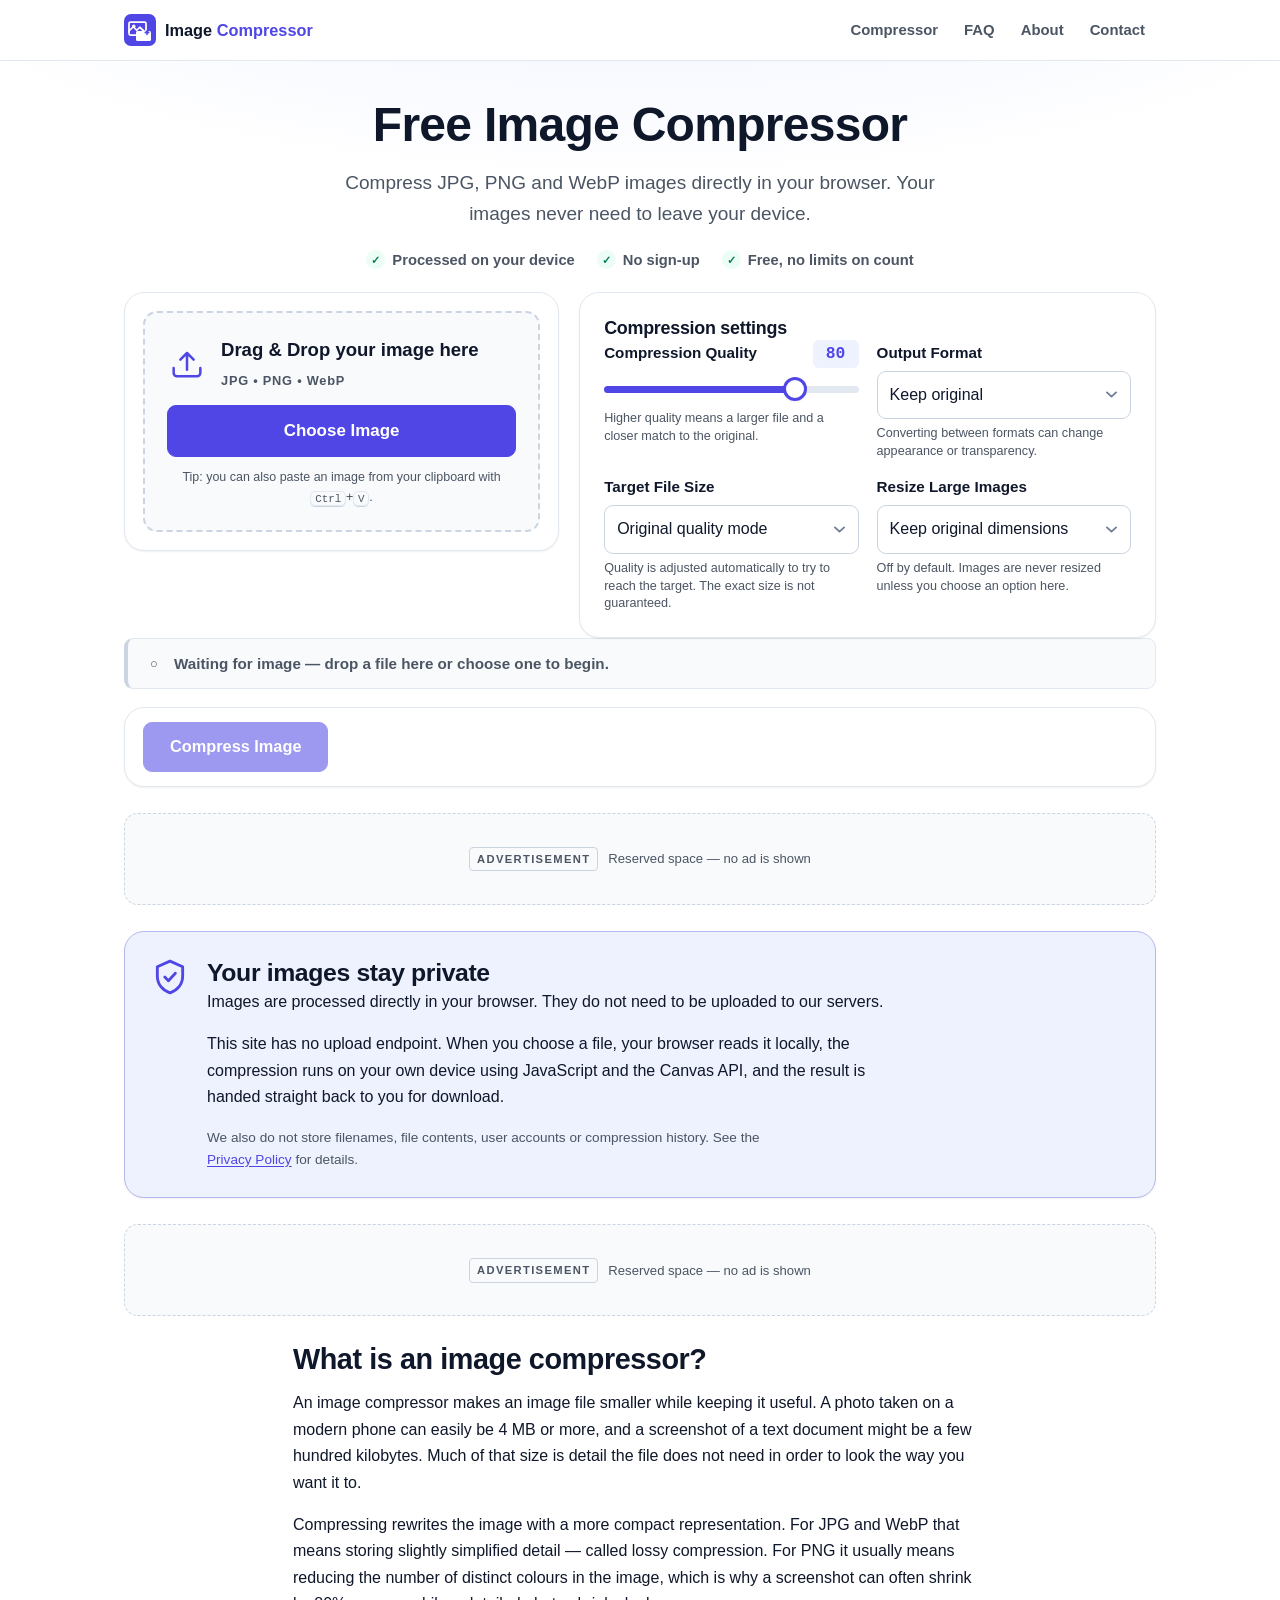
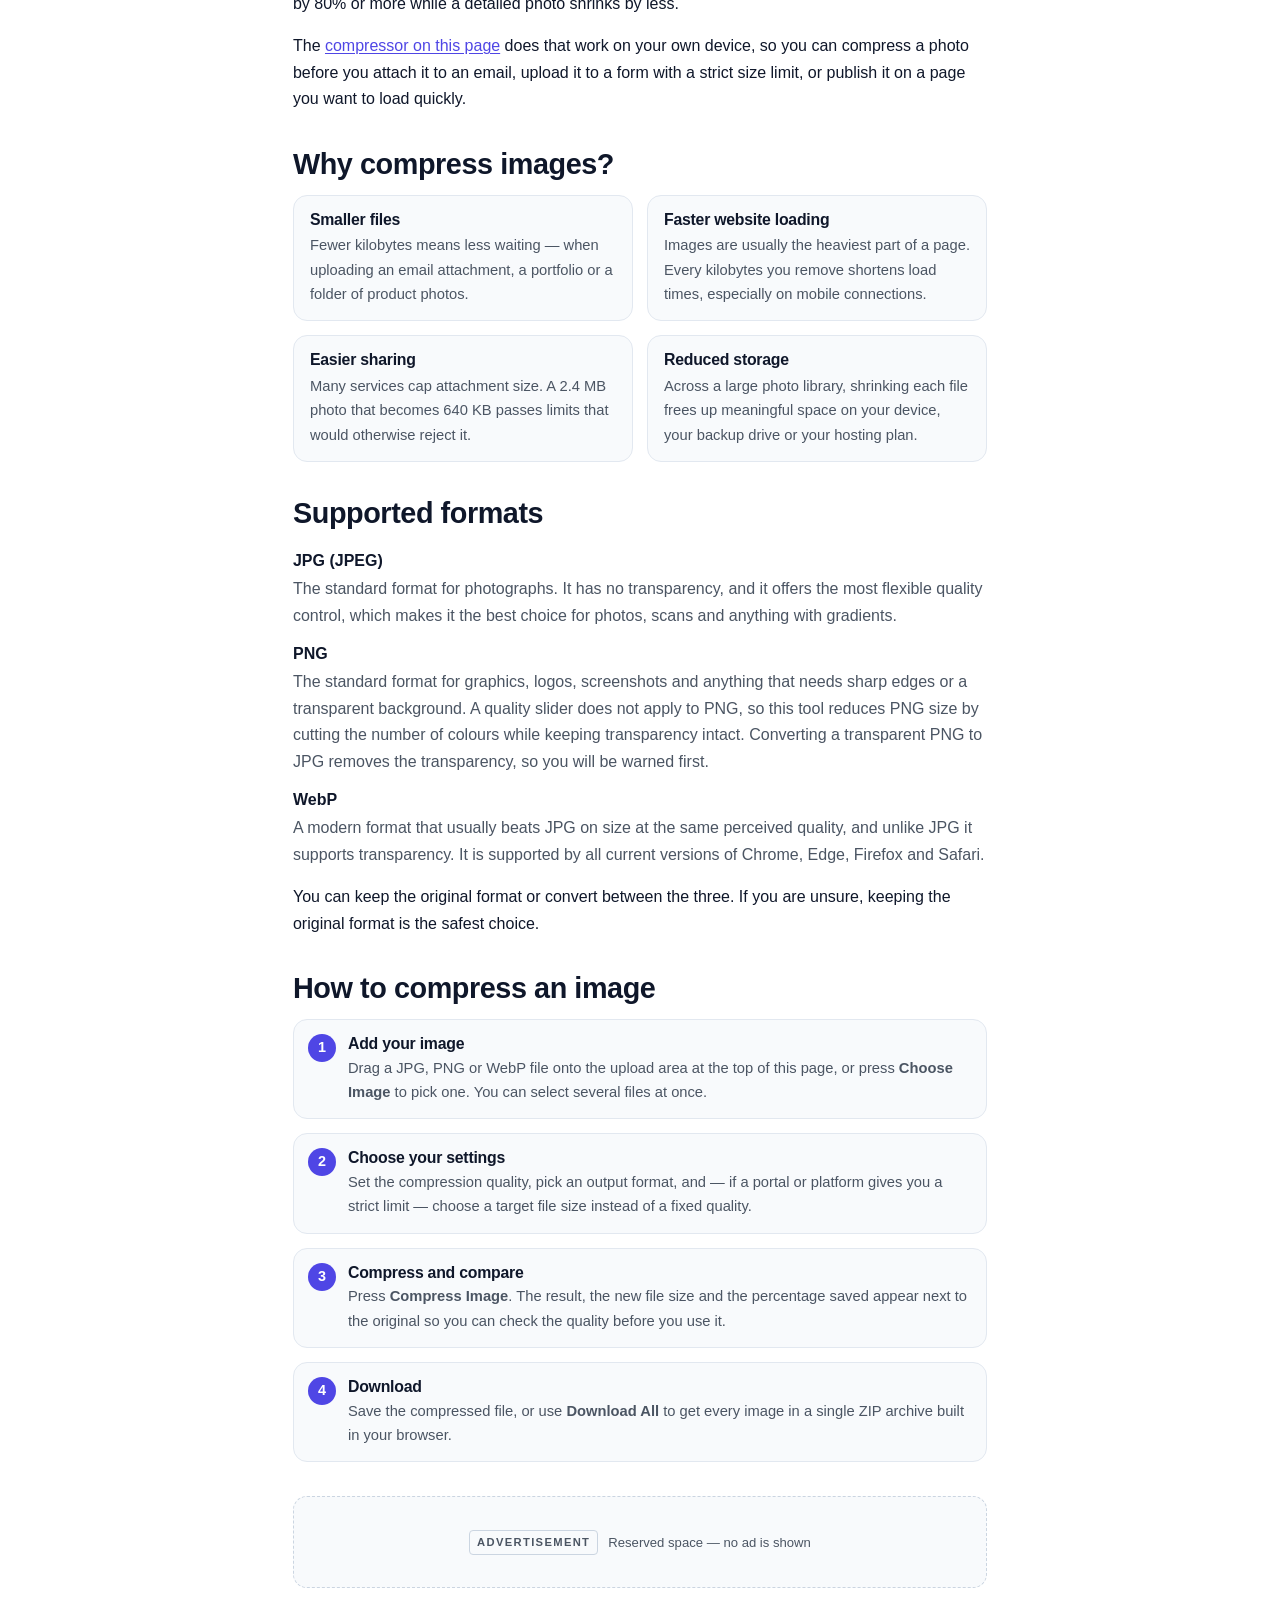
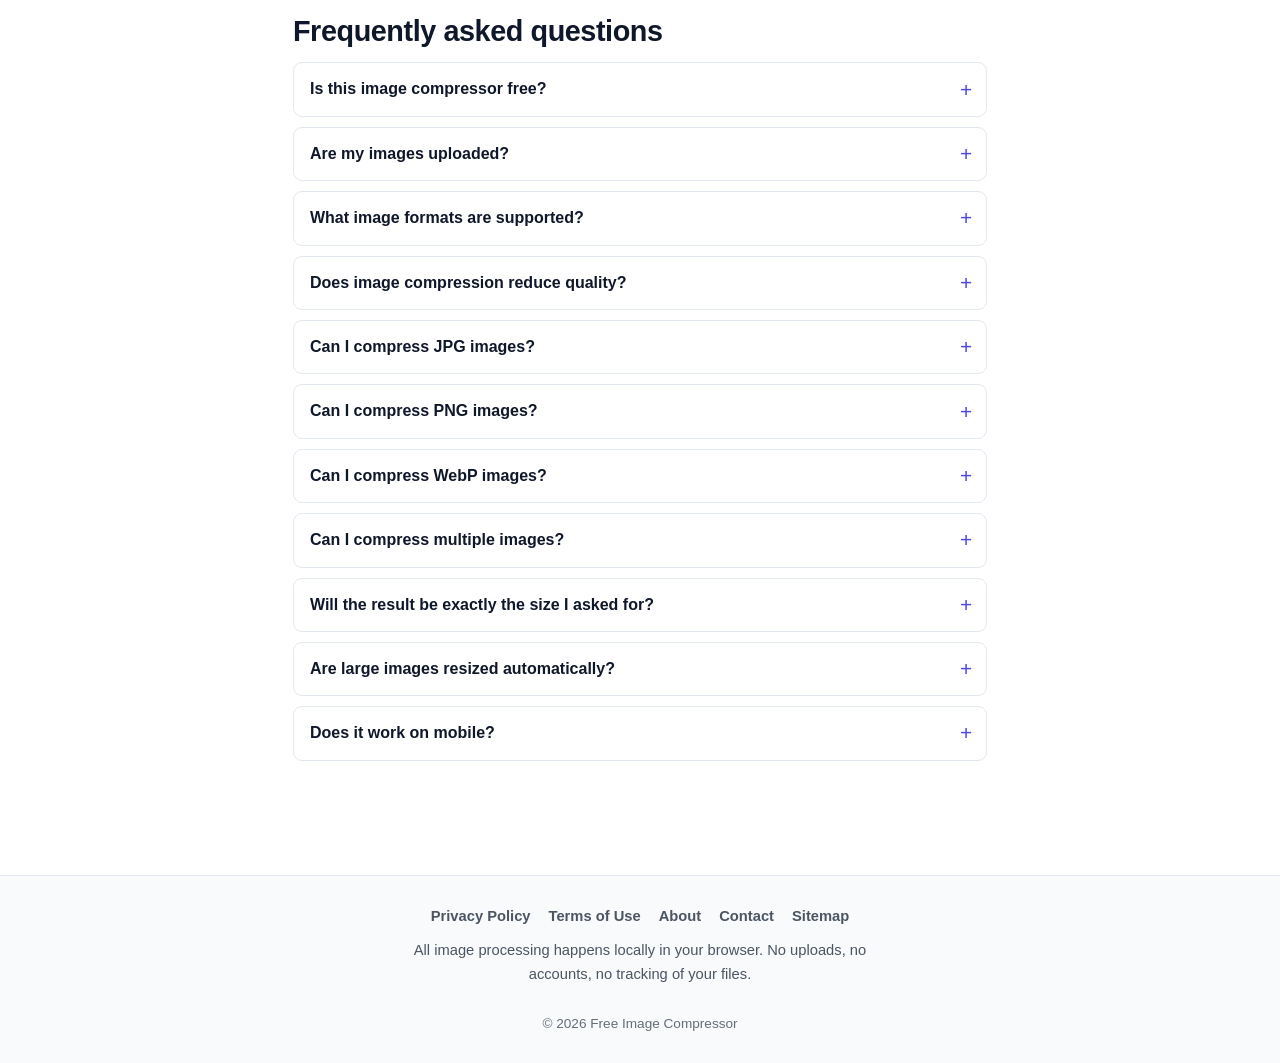
==== index.html @ c295748c "first-version" ====
<!DOCTYPE html>
<html lang="en">
<head>
<meta charset="utf-8">
<meta name="viewport" content="width=device-width, initial-scale=1">
<title>Free Image Compressor &ndash; Compress JPG, PNG &amp; WebP Online</title>
<meta name="description" content="Compress JPG, PNG and WebP images online for free. Reduce image file size directly in your browser without uploading your images to a server.">
<link rel="canonical" href="https://www.example.com/">
<meta name="theme-color" content="#4f46e5" media="(prefers-color-scheme: light)">
<meta name="theme-color" content="#111827" media="(prefers-color-scheme: dark)">

<!-- Open Graph -->
<meta property="og:type" content="website">
<meta property="og:site_name" content="Free Image Compressor">
<meta property="og:title" content="Free Image Compressor &ndash; Compress JPG, PNG &amp; WebP Online">
<meta property="og:description" content="Reduce image file size directly in your browser. Your images are processed on your own device and never uploaded to a server.">
<meta property="og:url" content="https://www.example.com/">
<meta property="og:image" content="https://www.example.com/assets/og-image.png">
<meta property="og:image:width" content="1200">
<meta property="og:image:height" content="630">
<meta property="og:image:alt" content="Free Image Compressor tool interface with a drag and drop upload area">
<meta property="og:locale" content="en_US">

<!-- Twitter card -->
<meta name="twitter:card" content="summary_large_image">
<meta name="twitter:title" content="Free Image Compressor &ndash; Compress JPG, PNG &amp; WebP Online">
<meta name="twitter:description" content="Reduce image file size directly in your browser. Your images are processed on your own device and never uploaded to a server.">
<meta name="twitter:image" content="https://www.example.com/assets/og-image.png">
<meta name="twitter:image:alt" content="Free Image Compressor tool interface with a drag and drop upload area">

<link rel="icon" href="assets/favicon.svg" type="image/svg+xml">
<link rel="icon" href="assets/favicon.png" sizes="512x512" type="image/png">
<link rel="apple-touch-icon" href="assets/favicon.png">
<link rel="manifest" href="site.webmanifest">
<link rel="stylesheet" href="css/styles.css">
</head>
<body>
<a class="skip-link" href="#compressor">Skip to the image compressor</a>

<header class="site-header">
  <div class="container header-inner">
    <a class="brand" href="./index.html" aria-label="Free Image Compressor home">
      <img class="brand-mark" src="assets/favicon.svg" alt="" width="32" height="32" aria-hidden="true">
      <span class="brand-name">Image <span class="brand-accent">Compressor</span></span>
    </a>
    <nav class="site-nav" aria-label="Main">
      <a href="#compressor">Compressor</a>
      <a href="#faq">FAQ</a>
      <a href="about.html">About</a>
      <a href="contact.html">Contact</a>
    </nav>
  </div>
</header>

<main>
  <!-- ============================ HERO ============================ -->
  <section class="hero">
    <div class="container">
      <h1 class="hero-title">Free Image Compressor</h1>
      <p class="hero-subtitle">
        Compress JPG, PNG and WebP images directly in your browser.
        Your images never need to leave your device.
      </p>
      <ul class="trust-list" role="list">
        <li class="trust-item">
          <span class="trust-icon" aria-hidden="true">&#10003;</span> Processed on your device
        </li>
        <li class="trust-item">
          <span class="trust-icon" aria-hidden="true">&#10003;</span> No sign-up
        </li>
        <li class="trust-item">
          <span class="trust-icon" aria-hidden="true">&#10003;</span> Free, no limits on count
        </li>
      </ul>
    </div>
  </section>

  <!-- ============================ TOOL ============================ -->
  <section id="compressor" class="tool-section" aria-labelledby="tool-heading">
    <div class="container">
      <h2 id="tool-heading" class="visually-hidden">Image compressor tool</h2>

      <!-- ---------- Upload area and options, side by side on wide screens ---------- -->
      <!-- Two columns above 860px so the options sit beside the Choose Image
           area instead of below it. Single column below that. -->
      <div class="tool-grid">

        <!-- Column 1: get the images in -->
        <div class="tool-pane">
          <!-- ---------- Drop zone ---------- -->
          <div class="card dropzone-card">
            <div id="dropzone" class="dropzone" data-state="idle">
              <svg class="dropzone-icon" viewBox="0 0 48 48" role="img" aria-label="Upload image icon" focusable="false">
                <path d="M24 32V12m0 0-8 8m8-8 8 8" fill="none" stroke="currentColor" stroke-width="3" stroke-linecap="round" stroke-linejoin="round"/>
                <path d="M8 30v6a4 4 0 0 0 4 4h24a4 4 0 0 0 4-4v-6" fill="none" stroke="currentColor" stroke-width="3" stroke-linecap="round" stroke-linejoin="round"/>
              </svg>
              <p class="dropzone-title">Drag &amp; Drop your image here</p>
              <p class="dropzone-or">or</p>
              <label class="btn btn-primary btn-choose" for="file-input">Choose Image</label>
              <p class="dropzone-formats" id="dropzone-formats">JPG &bull; PNG &bull; WebP</p>
              <input class="visually-hidden" type="file" id="file-input"
                     accept="image/jpeg,image/png,image/webp,.jpg,.jpeg,.png,.webp"
                     aria-describedby="dropzone-formats"
                     multiple>
              <p class="dropzone-browse-hint" id="dropzone-browse-hint">
                Tip: you can also paste an image from your clipboard with <kbd>Ctrl</kbd>+<kbd>V</kbd>.
              </p>
            </div>
          </div>

          <div id="workspace" class="workspace" hidden>

            <!-- Selected files -->
            <section class="card" aria-labelledby="files-heading">
              <div class="card-head">
                <h3 class="card-title" id="files-heading">Selected images</h3>
                <button type="button" class="btn btn-ghost btn-sm" id="clear-all">Remove all</button>
              </div>
              <ul class="filelist" id="filelist"></ul>
            </section>

            <!-- Warnings (large images / memory) -->
            <div id="warnings" class="warnings" role="alert" hidden></div>
          </div>
        </div>

        <!-- Column 2: how to compress them -->
        <div class="tool-pane">
          <!-- Settings -->
          <section class="card settings-card" aria-labelledby="settings-heading">
            <h3 class="card-title" id="settings-heading">Compression settings</h3>

            <div class="settings-grid">
              <!-- Quality -->
              <div class="field field-quality">
                <div class="field-head">
                  <label class="field-label" for="quality">Compression Quality</label>
                  <output class="field-value" id="quality-value" for="quality">80</output>
                </div>
                <input type="range" id="quality" name="quality" min="10" max="100" step="1" value="80"
                       aria-describedby="quality-hint">
                <p class="field-hint" id="quality-hint">
                  Higher quality means a larger file and a closer match to the original.
                  <span id="quality-mode-note"></span>
                </p>
              </div>

              <!-- Output format -->
              <div class="field">
                <label class="field-label" for="output-format">Output Format</label>
                <select id="output-format" name="output-format" aria-describedby="format-hint">
                  <option value="keep" selected>Keep original</option>
                  <option value="jpeg">JPG</option>
                  <option value="png">PNG</option>
                  <option value="webp">WebP</option>
                </select>
                <p class="field-hint" id="format-hint">Converting between formats can change appearance or transparency.</p>
              </div>

              <!-- Target size -->
              <div class="field">
                <label class="field-label" for="target-size">Target File Size</label>
                <select id="target-size" name="target-size" aria-describedby="target-hint">
                  <option value="quality" selected>Original quality mode</option>
                  <option value="50000">50 KB</option>
                  <option value="100000">100 KB</option>
                  <option value="200000">200 KB</option>
                  <option value="500000">500 KB</option>
                  <option value="1048576">1 MB</option>
                  <option value="custom">Custom&hellip;</option>
                </select>
                <p class="field-hint" id="target-hint">
                  Quality is adjusted automatically to try to reach the target. The exact size is not guaranteed.
                </p>
                <div class="custom-target" id="custom-target" hidden>
                  <label class="field-label" for="custom-target-input">Custom target size</label>
                  <div class="input-suffix">
                    <input type="number" id="custom-target-input" inputmode="numeric" min="1" max="104857600" step="1" value="150000" placeholder="150000">
                    <span class="input-suffix-text" aria-hidden="true">bytes</span>
                  </div>
                  <p class="field-hint" id="custom-target-hint">Value is in bytes (150000 bytes &asymp; 146 KB).</p>
                </div>
              </div>

              <!-- Resize -->
              <div class="field">
                <label class="field-label" for="max-dimension">Resize Large Images</label>
                <select id="max-dimension" name="max-dimension" aria-describedby="max-dimension-hint">
                  <option value="0" selected>Keep original dimensions</option>
                  <option value="3840">Max 3840 px (4K)</option>
                  <option value="2560">Max 2560 px</option>
                  <option value="1920">Max 1920 px</option>
                  <option value="1280">Max 1280 px</option>
                  <option value="800">Max 800 px</option>
                </select>
                <p class="field-hint" id="max-dimension-hint">
                  Off by default. Images are never resized unless you choose an option here.
                </p>
              </div>
            </div>
          </section>
        </div>
      </div>

      <!-- ---------- Global status / progress ---------- -->
      <div id="status-bar" class="status-bar" role="status" aria-live="polite" hidden>
        <span class="status-icon" aria-hidden="true"></span>
        <span class="status-text" id="status-text">Waiting for image</span>
        <span class="spinner" aria-hidden="true"></span>
      </div>

      <!-- ---------- Rejected files ---------- -->
      <div id="rejected" class="rejected" role="alert" hidden>
        <h3 class="rejected-title" id="rejected-title">Some files were not added</h3>
        <ul class="rejected-list" id="rejected-list" aria-labelledby="rejected-title"></ul>
      </div>

      <!-- ---------- Actions ---------- -->
      <!-- One permanent bar under the tool, so Compress and Download always sit
           in the same place instead of at the bottom of the results. -->
      <div class="action-bar">
        <button type="button" class="btn btn-primary btn-lg" id="compress-btn">
          Compress Image
        </button>
        <button type="button" class="btn btn-ghost" id="cancel-btn" hidden>Cancel</button>
        <button type="button" class="btn btn-primary btn-lg" id="download-btn" hidden>
          Download Compressed Image
        </button>
        <button type="button" class="btn btn-primary btn-lg" id="download-all-btn" hidden>
          Download All (ZIP)
        </button>
      </div>

      <!-- Single image result -->
      <section class="card result-card" id="single-result" aria-labelledby="result-heading" hidden>
        <div class="card-head">
          <h3 class="card-title" id="result-heading">Result</h3>
          <span class="badge" id="single-filename"></span>
        </div>

        <div class="stats" id="single-stats" role="group" aria-label="Compression result summary"></div>

        <div class="notice notice-info" id="single-notice" hidden></div>

        <div class="compare">
          <figure class="compare-card">
            <figcaption class="compare-caption">Original</figcaption>
            <div class="compare-frame">
              <img id="single-before-img" alt="" decoding="async">
            </div>
            <dl class="compare-meta" id="single-before-meta"></dl>
          </figure>
          <figure class="compare-card">
            <figcaption class="compare-caption">Compressed</figcaption>
            <div class="compare-frame">
              <img id="single-after-img" alt="" decoding="async">
            </div>
            <dl class="compare-meta" id="single-after-meta"></dl>
          </figure>
        </div>

        <div class="actions">
          <button type="button" class="btn btn-secondary" id="another-btn">Compress Another Image</button>
        </div>
      </section>

      <!-- Multiple image result -->
      <section class="card result-card" id="multi-result" aria-labelledby="multi-heading" hidden>
        <div class="card-head">
          <h3 class="card-title" id="multi-heading">Results</h3>
          <span class="badge" id="multi-summary"></span>
        </div>

        <div class="notice notice-info" id="multi-notice" hidden></div>

        <div class="table-wrap">
          <table class="result-table">
            <caption class="visually-hidden">Compression results for each selected image</caption>
            <thead>
              <tr>
                <th scope="col">Image</th>
                <th scope="col" class="num">Original</th>
                <th scope="col" class="num">Compressed</th>
                <th scope="col" class="num">Saved</th>
                <th scope="col" class="action-col">Action</th>
              </tr>
            </thead>
            <tbody id="multi-tbody"></tbody>
          </table>
        </div>

        <div class="actions">
          <button type="button" class="btn btn-secondary" id="multi-another-btn">Compress Another Image</button>
        </div>
        <p class="fine-print">The ZIP archive is generated in your browser using your device's memory.</p>
      </section>

      <!-- ============ AD SLOT 1: above informational content ============ -->
      <!-- Reserved for future AdSense. Not a tool control. Safe to delete the whole block. -->
      <aside class="ad-slot" data-ad-slot="above-content" aria-label="Advertisement">
        <span class="ad-slot-tag">Advertisement</span>
        <span class="ad-slot-note">Reserved space &mdash; no ad is shown</span>
      </aside>

      <!-- ============================ PRIVACY ============================ -->
      <section class="card privacy-card" id="privacy" aria-labelledby="privacy-heading">
        <div class="privacy-icon" aria-hidden="true">
          <svg viewBox="0 0 24 24" focusable="false"><path d="M12 2 4 5.5v6c0 5 3.4 9.2 8 10.5 4.6-1.3 8-5.5 8-10.5v-6L12 2Z" fill="none" stroke="currentColor" stroke-width="1.8" stroke-linejoin="round"/><path d="m8.7 12 2.3 2.3 4.4-4.6" fill="none" stroke="currentColor" stroke-width="1.8" stroke-linecap="round" stroke-linejoin="round"/></svg>
        </div>
        <div>
          <h2 class="card-title" id="privacy-heading">Your images stay private</h2>
          <p>
            Images are processed directly in your browser. They do not need to be uploaded to our servers.
          </p>
          <p>
            This site has no upload endpoint. When you choose a file, your browser reads it locally,
            the compression runs on your own device using JavaScript and the Canvas API, and the
            result is handed straight back to you for download.
          </p>
          <p class="fine-print">
            We also do not store filenames, file contents, user accounts or compression history.
            See the <a href="privacy.html">Privacy Policy</a> for details.
          </p>
        </div>
      </section>

      <!-- ============ AD SLOT 2: between tool and FAQ ============ -->
      <!-- Reserved for future AdSense. Not a tool control. Safe to delete the whole block. -->
      <aside class="ad-slot" data-ad-slot="before-faq" aria-label="Advertisement">
        <span class="ad-slot-tag">Advertisement</span>
        <span class="ad-slot-note">Reserved space &mdash; no ad is shown</span>
      </aside>

      <!-- ============================ CONTENT ============================ -->
      <div class="content" id="guide">

        <section aria-labelledby="what-heading">
          <h2 id="what-heading">What is an image compressor?</h2>
          <p>
            An image compressor makes an image file smaller while keeping it useful. A photo taken on a
            modern phone can easily be 4&nbsp;MB or more, and a screenshot of a text document might be a few
            hundred kilobytes. Much of that size is detail the file does not need in order to look the way
            you want it to.
          </p>
          <p>
            Compressing rewrites the image with a more compact representation. For JPG and WebP that means
            storing slightly simplified detail &mdash; called lossy compression. For PNG it usually means
            reducing the number of distinct colours in the image, which is why a screenshot can often shrink
            by 80% or more while a detailed photo shrinks by less.
          </p>
          <p>
            The <a href="#compressor">compressor on this page</a> does that work on your own device, so you can
            compress a photo before you attach it to an email, upload it to a form with a strict size limit,
            or publish it on a page you want to load quickly.
          </p>
        </section>

        <section aria-labelledby="why-heading">
          <h2 id="why-heading">Why compress images?</h2>
          <ul class="feature-list">
            <li>
              <h3>Smaller files</h3>
              <p>Fewer kilobytes means less waiting &mdash; when uploading an email attachment, a portfolio
              or a folder of product photos.</p>
            </li>
            <li>
              <h3>Faster website loading</h3>
              <p>Images are usually the heaviest part of a page. Every kilobytes you remove shortens load
              times, especially on mobile connections.</p>
            </li>
            <li>
              <h3>Easier sharing</h3>
              <p>Many services cap attachment size. A 2.4&nbsp;MB photo that becomes 640&nbsp;KB passes limits
              that would otherwise reject it.</p>
            </li>
            <li>
              <h3>Reduced storage</h3>
              <p>Across a large photo library, shrinking each file frees up meaningful space on your device,
              your backup drive or your hosting plan.</p>
            </li>
          </ul>
        </section>

        <section aria-labelledby="formats-heading">
          <h2 id="formats-heading">Supported formats</h2>
          <dl class="format-list">
            <dt>JPG (JPEG)</dt>
            <dd>
              The standard format for photographs. It has no transparency, and it offers the most flexible
              quality control, which makes it the best choice for photos, scans and anything with gradients.
            </dd>
            <dt>PNG</dt>
            <dd>
              The standard format for graphics, logos, screenshots and anything that needs sharp edges or a
              transparent background. A quality slider does not apply to PNG, so this tool reduces PNG size by
              cutting the number of colours while keeping transparency intact. Converting a transparent PNG to
              JPG removes the transparency, so you will be warned first.
            </dd>
            <dt>WebP</dt>
            <dd>
              A modern format that usually beats JPG on size at the same perceived quality, and unlike JPG it
              supports transparency. It is supported by all current versions of Chrome, Edge, Firefox and Safari.
            </dd>
          </dl>
          <p>
            You can keep the original format or convert between the three. If you are unsure, keeping the
            original format is the safest choice.
          </p>
        </section>

        <section aria-labelledby="how-heading">
          <h2 id="how-heading">How to compress an image</h2>
          <ol class="steps">
            <li>
              <h3>Add your image</h3>
              <p>Drag a JPG, PNG or WebP file onto the upload area at the top of this page, or press
              <strong>Choose Image</strong> to pick one. You can select several files at once.</p>
            </li>
            <li>
              <h3>Choose your settings</h3>
              <p>Set the compression quality, pick an output format, and &mdash; if a portal or platform gives
              you a strict limit &mdash; choose a target file size instead of a fixed quality.</p>
            </li>
            <li>
              <h3>Compress and compare</h3>
              <p>Press <strong>Compress Image</strong>. The result, the new file size and the percentage saved
              appear next to the original so you can check the quality before you use it.</p>
            </li>
            <li>
              <h3>Download</h3>
              <p>Save the compressed file, or use <strong>Download All</strong> to get every image in a single
              ZIP archive built in your browser.</p>
            </li>
          </ol>
        </section>

        <!-- ============ AD SLOT 3: below FAQ ============ -->
        <!-- Reserved for future AdSense. Not a tool control. Safe to delete the whole block. -->
        <aside class="ad-slot" data-ad-slot="below-faq" aria-label="Advertisement">
          <span class="ad-slot-tag">Advertisement</span>
          <span class="ad-slot-note">Reserved space &mdash; no ad is shown</span>
        </aside>

        <section id="faq" aria-labelledby="faq-heading">
          <h2 id="faq-heading">Frequently asked questions</h2>

          <details class="faq-item">
            <summary>Is this image compressor free?</summary>
            <p>Yes. There is no account, no trial and no watermark. The tool runs entirely in your browser,
            so there is no server cost to pass on.</p>
          </details>

          <details class="faq-item">
            <summary>Are my images uploaded?</summary>
            <p>No. Your browser reads the file from your device, the compression code runs on your device, and
            the compressed result is handed straight back to you. This site contains no code that sends your
            images anywhere, and the <a href="privacy.html">Privacy Policy</a> explains the details.</p>
          </details>

          <details class="faq-item">
            <summary>What image formats are supported?</summary>
            <p>JPG/JPEG, PNG and WebP, both as the input format and as the output format. Other file types are
            rejected with a clear message.</p>
          </details>

          <details class="faq-item">
            <summary>Does image compression reduce quality?</summary>
            <p>It can, and to a degree you choose. JPG and WebP compression is lossy: the higher the quality
            setting, the closer the result is to the original. The before-and-after previews let you compare
            them yourself. PNG compression on this tool reduces the number of colours, which suits screenshots
            and graphics and is usually a poor trade for detailed photographs.</p>
          </details>

          <details class="faq-item">
            <summary>Can I compress JPG images?</summary>
            <p>Yes. JPG is the best-supported format here: set the quality slider, or choose a target file
            size and the quality is adjusted for you.</p>
          </details>

          <details class="faq-item">
            <summary>Can I compress PNG images?</summary>
            <p>Yes. Because a PNG quality slider behaves nothing like a JPG one, this tool shrinks PNGs by
            reducing the colour palette and by switching to a smaller greyscale depth where the image allows
            it. Transparency is preserved. If your PNG is a detailed photograph, converting it to JPG or WebP
            usually gives a much smaller file.</p>
          </details>

          <details class="faq-item">
            <summary>Can I compress WebP images?</summary>
            <p>Yes. WebP can be compressed to WebP, and it can be converted to JPG or PNG if a service you
            need to upload to does not accept WebP.</p>
          </details>

          <details class="faq-item">
            <summary>Can I compress multiple images?</summary>
            <p>Yes. Select or drop several files at once. They are processed one after another, each one can be
            downloaded on its own, and <strong>Download All</strong> packages the results into a ZIP file
            created in your browser.</p>
          </details>

          <details class="faq-item">
            <summary>Will the result be exactly the size I asked for?</summary>
            <p>No. A target size is a goal, not a guarantee. The tool searches for the highest quality that fits
            under the target. If reaching it would mean visibly damaging the image, it stops and tells you
            instead, and suggests a larger target or smaller dimensions.</p>
          </details>

          <details class="faq-item">
            <summary>Are large images resized automatically?</summary>
            <p>No. Dimensions are only changed if you pick a limit in the <strong>Resize Large Images</strong>
            menu. Very large images are flagged with a warning, because processing them uses a lot of your
            device's memory.</p>
          </details>

          <details class="faq-item">
            <summary>Does it work on mobile?</summary>
            <p>Yes. The layout adapts to phone screens, the upload button is large enough to tap comfortably,
            and the compression runs on your phone's own processor. Processing a very large image on an older
            phone can take a few seconds.</p>
          </details>
        </section>
      </div>
    </div>
  </section>
</main>

<footer class="site-footer">
  <div class="container footer-inner">
    <nav class="footer-nav" aria-label="Footer">
      <a href="privacy.html">Privacy Policy</a>
      <a href="terms.html">Terms of Use</a>
      <a href="about.html">About</a>
      <a href="contact.html">Contact</a>
      <a href="sitemap.xml">Sitemap</a>
    </nav>
    <p class="footer-note">
      All image processing happens locally in your browser. No uploads, no accounts, no tracking of your files.
    </p>
    <p class="footer-copy">&copy; <span id="year">2026</span> Free Image Compressor</p>
  </div>
</footer>

<script type="application/ld+json">
{
  "@context": "https://schema.org",
  "@graph": [
    {
      "@type": "WebApplication",
      "@id": "https://www.example.com/#app",
      "name": "Free Image Compressor",
      "url": "https://www.example.com/",
      "applicationCategory": "MultimediaApplication",
      "operatingSystem": "Any",
      "description": "Compress JPG, PNG and WebP images in your browser. Images are processed on the user's device and are not uploaded to a server.",
      "offers": { "@type": "Offer", "price": "0", "priceCurrency": "USD" },
      "featureList": [
        "Compress JPG, PNG and WebP images locally in the browser",
        "No upload of user images",
        "Adjustable compression quality",
        "Target file size mode",
        "Batch compression with in-browser ZIP download"
      ]
    },
    {
      "@type": "FAQPage",
      "@id": "https://www.example.com/#faq",
      "mainEntity": [
        {
          "@type": "Question",
          "name": "Is this image compressor free?",
          "acceptedAnswer": { "@type": "Answer", "text": "Yes. There is no account, no trial and no watermark. The tool runs entirely in your browser, so there is no server cost to pass on." }
        },
        {
          "@type": "Question",
          "name": "Are my images uploaded?",
          "acceptedAnswer": { "@type": "Answer", "text": "No. Your browser reads the file from your device, the compression code runs on your device, and the compressed result is handed straight back to you. This site contains no code that sends your images anywhere, and the Privacy Policy explains the details." }
        },
        {
          "@type": "Question",
          "name": "What image formats are supported?",
          "acceptedAnswer": { "@type": "Answer", "text": "JPG/JPEG, PNG and WebP, both as the input format and as the output format. Other file types are rejected with a clear message." }
        },
        {
          "@type": "Question",
          "name": "Does image compression reduce quality?",
          "acceptedAnswer": { "@type": "Answer", "text": "It can, and to a degree you choose. JPG and WebP compression is lossy: the higher the quality setting, the closer the result is to the original. The before-and-after previews let you compare them yourself. PNG compression on this tool reduces the number of colours, which suits screenshots and graphics and is usually a poor trade for detailed photographs." }
        },
        {
          "@type": "Question",
          "name": "Can I compress JPG images?",
          "acceptedAnswer": { "@type": "Answer", "text": "Yes. JPG is the best-supported format here: set the quality slider, or choose a target file size and the quality is adjusted for you." }
        },
        {
          "@type": "Question",
          "name": "Can I compress PNG images?",
          "acceptedAnswer": { "@type": "Answer", "text": "Yes. Because a PNG quality slider behaves nothing like a JPG one, this tool shrinks PNGs by reducing the colour palette and by switching to a smaller greyscale depth where the image allows it. Transparency is preserved. If your PNG is a detailed photograph, converting it to JPG or WebP usually gives a much smaller file." }
        },
        {
          "@type": "Question",
          "name": "Can I compress WebP images?",
          "acceptedAnswer": { "@type": "Answer", "text": "Yes. WebP can be compressed to WebP, and it can be converted to JPG or PNG if a service you need to upload to does not accept WebP." }
        },
        {
          "@type": "Question",
          "name": "Can I compress multiple images?",
          "acceptedAnswer": { "@type": "Answer", "text": "Yes. Select or drop several files at once. They are processed one after another, each one can be downloaded on its own, and Download All packages the results into a ZIP file created in your browser." }
        },
        {
          "@type": "Question",
          "name": "Will the result be exactly the size I asked for?",
          "acceptedAnswer": { "@type": "Answer", "text": "No. A target size is a goal, not a guarantee. The tool searches for the highest quality that fits under the target. If reaching it would mean visibly damaging the image, it stops and tells you instead, and suggests a larger target or smaller dimensions." }
        },
        {
          "@type": "Question",
          "name": "Are large images resized automatically?",
          "acceptedAnswer": { "@type": "Answer", "text": "No. Dimensions are only changed if you pick a limit in the Resize Large Images menu. Very large images are flagged with a warning, because processing them uses a lot of your device's memory." }
        },
        {
          "@type": "Question",
          "name": "Does it work on mobile?",
          "acceptedAnswer": { "@type": "Answer", "text": "Yes. The layout adapts to phone screens, the upload button is large enough to tap comfortably, and the compression runs on your phone's own processor. Processing a very large image on an older phone can take a few seconds." }
        }
      ]
    }
  ]
}
</script>
<script src="js/compressor.js" defer></script>
<script src="js/app.js" defer></script>
</body>
</html>
---- css/styles.css ----
/* ==========================================================================
   Free Image Compressor — stylesheet
   Single, dependency-free stylesheet. No web fonts, no frameworks.
   Organisation:
     1. Tokens
     2. Base
     3. Layout helpers
     4. Header / footer
     5. Hero
     6. Tool (drop zone, settings, results)
     7. Ad slots
     8. Content sections
     9. Legal pages
    10. Responsive
   ========================================================================== */

/* --------------------------------------------------------- 1. Tokens --- */
:root {
  --brand: #4f46e5;
  --brand-strong: #4338ca;
  --brand-soft: #eef2ff;
  --brand-ring: rgba(79, 70, 229, 0.35);

  --ok: #047857;
  --ok-soft: #ecfdf5;
  --warn: #b45309;
  --warn-soft: #fffbeb;
  --danger: #b91c1c;
  --danger-soft: #fef2f2;

  --bg: #ffffff;
  --bg-alt: #f8fafc;
  --surface: #ffffff;
  --text: #0f172a;
  --text-muted: #4b5563;
  --border: #e2e8f0;
  --border-strong: #cbd5e1;

  --radius: 14px;
  --radius-sm: 9px;
  --radius-lg: 20px;
  --shadow-sm: 0 1px 2px rgba(15, 23, 42, 0.06);
  --shadow: 0 4px 16px rgba(15, 23, 42, 0.08);
  --shadow-lg: 0 12px 32px rgba(15, 23, 42, 0.12);

  --container: 1080px;
  --font: -apple-system, BlinkMacSystemFont, "Segoe UI", Roboto, "Helvetica Neue",
    Arial, "Noto Sans", sans-serif;
  --font-mono: ui-monospace, SFMono-Regular, Menlo, Consolas, "Liberation Mono", monospace;
}

@media (prefers-color-scheme: dark) {
  :root {
    --brand: #818cf8;
    --brand-strong: #a5b4fc;
    --brand-soft: #1e1b4b;
    --brand-ring: rgba(129, 140, 248, 0.4);

    --ok: #6ee7b7;
    --ok-soft: #052e23;
    --warn: #fcd34d;
    --warn-soft: #3a2c07;
    --danger: #fca5a5;
    --danger-soft: #3f1414;

    --bg: #0b1020;
    --bg-alt: #111834;
    --surface: #151c36;
    --text: #e8ecf8;
    --text-muted: #aab3cc;
    --border: #2a3355;
    --border-strong: #3c4870;

    --shadow-sm: 0 1px 2px rgba(0, 0, 0, 0.4);
    --shadow: 0 4px 16px rgba(0, 0, 0, 0.45);
    --shadow-lg: 0 12px 32px rgba(0, 0, 0, 0.55);
  }
}

/* ----------------------------------------------------------- 2. Base --- */
*, *::before, *::after { box-sizing: border-box; }

/* Components below set an explicit `display`, which would otherwise beat the
   browser default for [hidden]. */
[hidden] { display: none !important; }

html {
  -webkit-text-size-adjust: 100%;
  scroll-behavior: smooth;
  scroll-padding-top: 84px;
}

@media (prefers-reduced-motion: reduce) {
  html { scroll-behavior: auto; }
  *, *::before, *::after {
    animation-duration: 0.001ms !important;
    animation-iteration-count: 1 !important;
    transition-duration: 0.001ms !important;
  }
}

body {
  margin: 0;
  font-family: var(--font);
  font-size: 16px;
  line-height: 1.65;
  color: var(--text);
  background: var(--bg);
  -webkit-font-smoothing: antialiased;
  overflow-wrap: break-word;
}

h1, h2, h3 {
  line-height: 1.25;
  letter-spacing: -0.015em;
  margin: 0 0 0.5em;
}
h1 { font-size: clamp(1.85rem, 5.2vw, 3rem); font-weight: 800; }
h2 { font-size: clamp(1.35rem, 3.4vw, 1.8rem); font-weight: 750; }
h3 { font-size: 1.06rem; font-weight: 700; }
p  { margin: 0 0 1rem; }
p:last-child { margin-bottom: 0; }

a { color: var(--brand); text-decoration: underline; text-underline-offset: 2px; }
a:hover { color: var(--brand-strong); }

img, svg { max-width: 100%; }
img { height: auto; }

ul, ol { margin: 0 0 1rem; padding-left: 1.25rem; }
li { margin-bottom: 0.4rem; }

code, kbd {
  font-family: var(--font-mono);
  font-size: 0.87em;
  background: var(--bg-alt);
  border: 1px solid var(--border);
  border-radius: 5px;
  padding: 0.05em 0.35em;
}
kbd { box-shadow: 0 1px 0 var(--border-strong); }

:where(a, button, input, select, textarea, summary, [tabindex]):focus-visible {
  outline: 3px solid var(--brand-ring);
  outline-offset: 2px;
  border-radius: 4px;
}

hr { border: 0; border-top: 1px solid var(--border); margin: 2rem 0; }

.visually-hidden {
  position: absolute !important;
  width: 1px; height: 1px;
  padding: 0; margin: -1px;
  overflow: hidden;
  clip: rect(0 0 0 0);
  clip-path: inset(50%);
  white-space: nowrap;
  border: 0;
}

.skip-link {
  position: absolute;
  left: 12px;
  top: -60px;
  z-index: 100;
  background: var(--brand);
  color: #fff;
  padding: 10px 16px;
  border-radius: var(--radius-sm);
  font-weight: 600;
  text-decoration: none;
  transition: top 0.15s ease;
}
.skip-link:focus { top: 12px; color: #fff; }

/* ------------------------------------------------- 3. Layout helpers --- */
.container {
  width: 100%;
  max-width: var(--container);
  margin-inline: auto;
  padding-inline: clamp(16px, 4vw, 24px);
}

.card {
  background: var(--surface);
  border: 1px solid var(--border);
  border-radius: var(--radius-lg);
  box-shadow: var(--shadow-sm);
  padding: clamp(16px, 3.4vw, 24px);
  margin-bottom: 20px;
}

.card-head {
  display: flex;
  flex-wrap: wrap;
  gap: 8px 16px;
  align-items: center;
  justify-content: space-between;
  margin-bottom: 14px;
}
.card-title { margin: 0; font-size: 1.12rem; font-weight: 700; }

.badge {
  font-size: 0.82rem;
  font-weight: 600;
  color: var(--text-muted);
  background: var(--bg-alt);
  border: 1px solid var(--border);
  border-radius: 999px;
  padding: 3px 10px;
  max-width: 100%;
  overflow: hidden;
  text-overflow: ellipsis;
  white-space: nowrap;
}

.fine-print { font-size: 0.85rem; color: var(--text-muted); margin: 10px 0 0; }

/* ------------------------------------------------- 4. Header / footer --- */
.site-header {
  position: sticky;
  top: 0;
  z-index: 40;
  background: color-mix(in srgb, var(--bg) 88%, transparent);
  backdrop-filter: saturate(1.6) blur(10px);
  border-bottom: 1px solid var(--border);
}
@supports not (backdrop-filter: blur(4px)) {
  .site-header { background: var(--bg); }
}

.header-inner {
  display: flex;
  align-items: center;
  justify-content: space-between;
  gap: 12px;
  min-height: 60px;
  flex-wrap: wrap;
}

.brand {
  display: inline-flex;
  align-items: center;
  gap: 9px;
  font-weight: 750;
  font-size: 1.02rem;
  color: var(--text);
  text-decoration: none;
}
.brand-mark { display: block; }
.brand-accent { color: var(--brand); }

.site-nav { display: flex; gap: 4px; flex-wrap: wrap; }
.site-nav a {
  color: var(--text-muted);
  text-decoration: none;
  font-size: 0.93rem;
  font-weight: 600;
  padding: 7px 11px;
  border-radius: var(--radius-sm);
}
.site-nav a:hover { color: var(--brand); background: var(--brand-soft); }

.site-footer {
  border-top: 1px solid var(--border);
  background: var(--bg-alt);
  margin-top: 40px;
  padding: 28px 0;
  font-size: 0.92rem;
  color: var(--text-muted);
}
.footer-inner { display: grid; gap: 10px; justify-items: center; text-align: center; }
.footer-nav { display: flex; flex-wrap: wrap; gap: 6px 18px; justify-content: center; }
.footer-nav a { color: var(--text-muted); font-weight: 600; text-decoration: none; }
.footer-nav a:hover { color: var(--brand); text-decoration: underline; }
.footer-note { max-width: 60ch; }
.footer-copy { margin: 0; font-size: 0.85rem; opacity: 0.85; }

/* ---------------------------------------------------------- 5. Hero --- */
.hero {
  padding: clamp(20px, 3.4vw, 34px) 0 clamp(14px, 2vw, 20px);
  text-align: center;
  background:
    radial-gradient(1100px 340px at 50% -120px, var(--brand-soft), transparent 70%);
}
.hero-title { margin-bottom: 12px; }
.hero-subtitle {
  font-size: clamp(1rem, 2.6vw, 1.19rem);
  color: var(--text-muted);
  max-width: 60ch;
  margin: 0 auto 18px;
}

.trust-list {
  display: flex;
  flex-wrap: wrap;
  justify-content: center;
  gap: 8px 22px;
  list-style: none;
  margin: 0;
  padding: 0;
  font-size: 0.92rem;
  color: var(--text-muted);
  font-weight: 600;
}
.trust-item { display: inline-flex; align-items: center; gap: 7px; margin: 0; }
.trust-icon {
  display: grid;
  place-items: center;
  width: 19px; height: 19px;
  border-radius: 50%;
  background: var(--ok-soft);
  color: var(--ok);
  font-size: 11px;
  font-weight: 800;
}

/* ------------------------------------------------------ 6. Tool: drop --- */
.tool-section { padding-bottom: 40px; }

/* Files and the drop zone on the left, the compression options on the right, so
   the settings sit beside the Choose Image area instead of below it. Below
   860px the panes simply stack; see the wide-screen block near the end of this
   file. */
.tool-grid { display: block; }
.tool-pane { min-width: 0; }
.tool-pane > :last-child { margin-bottom: 0; }

/* One permanent bar holding Compress and Download, so the buttons are always in
   the same place rather than at the bottom of the results. */
.action-bar {
  display: flex;
  flex-wrap: wrap;
  align-items: center;
  gap: 12px;
  padding: 14px 18px;
  margin-bottom: 20px;
  background: var(--surface);
  border: 1px solid var(--border);
  border-radius: var(--radius-lg);
  box-shadow: var(--shadow-sm);
}

.dropzone-card { padding: clamp(12px, 2.6vw, 18px); }

/* Icon and wording on the first row, the Choose Image button full width beneath
   them. Works in a narrow column and full width alike, so one layout serves
   both. */
.dropzone {
  display: grid;
  grid-template-columns: auto minmax(0, 1fr);
  justify-items: start;
  align-items: center;
  text-align: left;
  column-gap: 14px;
  row-gap: 4px;
  padding: clamp(16px, 3vw, 22px);
  border: 2px dashed var(--border-strong);
  border-radius: var(--radius);
  background: var(--bg-alt);
  transition: border-color 0.15s ease, background-color 0.15s ease, transform 0.15s ease;
}
.dropzone.is-dragover {
  border-color: var(--brand);
  background: var(--brand-soft);
  transform: scale(1.006);
}
.dropzone-icon {
  grid-column: 1;
  grid-row: 1 / span 2;
  width: 40px;
  height: 40px;
  color: var(--brand);
}
.dropzone-title { grid-column: 2; grid-row: 1; font-size: clamp(1.02rem, 2.2vw, 1.16rem); font-weight: 700; margin: 0; }
.dropzone-formats { grid-column: 2; grid-row: 2; margin: 0; font-weight: 700; letter-spacing: 0.06em; color: var(--text-muted); font-size: 0.8rem; }
.dropzone-or { display: none; }
.btn-choose { grid-column: 1 / -1; grid-row: 3; width: 100%; margin-top: 10px; }
.dropzone-browse-hint {
  grid-column: 1 / -1;
  grid-row: 4;
  margin: 6px 0 0;
  font-size: 0.78rem;
  color: var(--text-muted);
  text-align: center;
}

/* ---------------------------------------------------- 6b. Tool: buttons --- */
.btn {
  display: inline-flex;
  align-items: center;
  justify-content: center;
  gap: 8px;
  font: inherit;
  font-weight: 650;
  line-height: 1.2;
  text-align: center;
  text-decoration: none;
  padding: 11px 20px;
  min-height: 44px;          /* comfortable touch target */
  border-radius: var(--radius-sm);
  border: 1px solid transparent;
  cursor: pointer;
  transition: background-color 0.15s ease, border-color 0.15s ease, color 0.15s ease, transform 0.06s ease;
}
.btn:active:not(:disabled) { transform: translateY(1px); }
.btn:disabled { opacity: 0.55; cursor: not-allowed; }

.btn-primary { background: var(--brand); color: #fff; border-color: var(--brand); }
.btn-primary:hover:not(:disabled) { background: var(--brand-strong); border-color: var(--brand-strong); color: #fff; }
@media (prefers-color-scheme: dark) { .btn-primary { color: #0b1020; } }

.btn-secondary { background: var(--surface); color: var(--brand); border-color: var(--border-strong); }
.btn-secondary:hover:not(:disabled) { border-color: var(--brand); background: var(--brand-soft); }

.btn-ghost { background: transparent; color: var(--text-muted); border-color: var(--border); }
.btn-ghost:hover:not(:disabled) { color: var(--text); background: var(--bg-alt); }

.btn-sm { padding: 6px 12px; min-height: 36px; font-size: 0.88rem; }
.btn-lg { padding: 14px 26px; min-height: 50px; font-size: 1.02rem; }
.btn-choose { padding: 14px 34px; min-height: 52px; font-size: 1.06rem; }

.actions {
  display: flex;
  flex-wrap: wrap;
  gap: 10px;
  margin-top: 18px;
}
.actions .btn { flex: 1 1 200px; }

/* --------------------------------------------------- 6c. Tool: status --- */
.status-bar {
  display: flex;
  align-items: center;
  gap: 10px;
  padding: 12px 16px;
  margin-bottom: 18px;
  border: 1px solid var(--border);
  border-left: 4px solid var(--brand);
  border-radius: var(--radius-sm);
  background: var(--bg-alt);
  font-weight: 600;
  font-size: 0.95rem;
}
.status-bar[data-tone="idle"]    { border-left-color: var(--border-strong); color: var(--text-muted); }
.status-bar[data-tone="info"]    { border-left-color: var(--brand); }
.status-bar[data-tone="working"] { border-left-color: var(--brand); }
.status-bar[data-tone="done"]    { border-left-color: var(--ok);     background: var(--ok-soft);     color: var(--ok); }
.status-bar[data-tone="error"]   { border-left-color: var(--danger); background: var(--danger-soft); color: var(--danger); }
.status-bar[data-tone="warning"] { border-left-color: var(--warn);   background: var(--warn-soft);   color: var(--warn); }
.status-text { flex: 1 1 auto; min-width: 0; }

.status-icon {
  flex: 0 0 auto;
  width: 20px; height: 20px;
  display: grid; place-items: center;
  font-size: 13px; font-weight: 800;
}
.status-bar[data-tone="done"] .status-icon::before   { content: "\2713"; }
.status-bar[data-tone="error"] .status-icon::before  { content: "\2715"; }
.status-bar[data-tone="warning"] .status-icon::before{ content: "!"; }
.status-bar[data-tone="working"] .status-icon::before{ content: "\2022"; }
.status-bar[data-tone="info"] .status-icon::before   { content: "\2139"; }
.status-bar[data-tone="idle"] .status-icon::before   { content: "\25CB"; }

.spinner {
  flex: 0 0 auto;
  width: 18px; height: 18px;
  border: 2px solid color-mix(in srgb, var(--brand) 30%, transparent);
  border-top-color: var(--brand);
  border-radius: 50%;
  animation: spin 0.7s linear infinite;
}
.status-bar:not([data-busy="true"]) .spinner { display: none; }
@keyframes spin { to { transform: rotate(360deg); } }

/* progress bar inside the status bar */
.progress {
  flex: 1 1 100%;
  height: 6px;
  border-radius: 999px;
  background: color-mix(in srgb, var(--brand) 18%, transparent);
  overflow: hidden;
}
.progress-bar {
  height: 100%;
  width: 0;
  border-radius: 999px;
  background: var(--brand);
  transition: width 0.2s ease;
}

/* -------------------------------------------- 6d. Tool: file list ------ */
.workspace { animation: fade-in 0.25s ease; }
@keyframes fade-in { from { opacity: 0; transform: translateY(6px); } to { opacity: 1; transform: none; } }

.filelist { list-style: none; margin: 0; padding: 0; display: grid; gap: 10px; }
.filelist-item {
  display: grid;
  grid-template-columns: 46px 1fr auto;
  align-items: center;
  gap: 12px;
  padding: 10px 12px;
  border: 1px solid var(--border);
  border-radius: var(--radius-sm);
  background: var(--bg-alt);
}
.filelist-thumb {
  width: 46px; height: 46px;
  object-fit: cover;
  border-radius: 6px;
  background: repeating-conic-gradient(var(--border) 0 25%, var(--surface) 0 50%) 50% / 12px 12px;
  border: 1px solid var(--border);
}
.filelist-body { min-width: 0; }
.filelist-name {
  font-weight: 650;
  font-size: 0.95rem;
  overflow: hidden;
  text-overflow: ellipsis;
  white-space: nowrap;
}
.filelist-meta { font-size: 0.82rem; color: var(--text-muted); }
.filelist-state {
  display: inline-flex;
  align-items: center;
  gap: 5px;
  font-weight: 650;
}
.filelist-state::before { font-weight: 800; }
.filelist-item[data-state="queued"]    .filelist-state::before { content: "\2022"; color: var(--text-muted); }
.filelist-item[data-state="working"]   .filelist-state::before { content: "\25CF"; color: var(--brand); }
.filelist-item[data-state="done"]      .filelist-state::before { content: "\2713"; color: var(--ok); }
.filelist-item[data-state="error"]     .filelist-state::before { content: "\2715"; color: var(--danger); }
.filelist-item[data-state="stale"]     .filelist-state::before { content: "\21BB"; color: var(--warn); }
.filelist-item[data-state="working"]   .filelist-state::before { animation: pulse 1s ease-in-out infinite; }

.filelist-error {
  margin: 4px 0 0;
  font-size: 0.82rem;
  line-height: 1.45;
  color: var(--danger);
}
@keyframes pulse { 0%, 100% { opacity: 1; } 50% { opacity: 0.25; } }

/* ------------------------------------------------- 6e. Tool: settings --- */
.settings-grid {
  display: grid;
  grid-template-columns: repeat(auto-fit, minmax(260px, 1fr));
  gap: 18px 22px;
}
.field { display: flex; flex-direction: column; gap: 6px; min-width: 0; }
.field-head { display: flex; align-items: baseline; justify-content: space-between; gap: 10px; }
.field-label { font-weight: 650; font-size: 0.95rem; }
.field-value {
  font-family: var(--font-mono);
  font-weight: 700;
  font-size: 1.02rem;
  color: var(--brand);
  background: var(--brand-soft);
  border-radius: 6px;
  padding: 1px 9px;
  min-width: 46px;
  text-align: center;
}
.field-hint { font-size: 0.82rem; color: var(--text-muted); margin: 0; }

select, input[type="number"] {
  font: inherit;
  color: var(--text);
  background: var(--surface);
  border: 1px solid var(--border-strong);
  border-radius: var(--radius-sm);
  padding: 10px 12px;
  min-height: 44px;
  width: 100%;
}
select { appearance: none; padding-right: 38px;
  background-image: url("data:image/svg+xml;charset=utf-8,%3Csvg xmlns='http://www.w3.org/2000/svg' viewBox='0 0 12 8'%3E%3Cpath d='M1 1.5 6 6.5l5-5' fill='none' stroke='%23718096' stroke-width='2' stroke-linecap='round' stroke-linejoin='round'/%3E%3C/svg%3E");
  background-repeat: no-repeat;
  background-position: right 13px center;
  background-size: 11px;
}

input[type="range"] {
  -webkit-appearance: none;
  appearance: none;
  width: 100%;
  height: 30px;
  background: transparent;
  cursor: pointer;
  margin: 0;
}
input[type="range"]::-webkit-slider-runnable-track {
  height: 7px;
  border-radius: 999px;
  background: linear-gradient(to right, var(--brand) var(--fill, 70%), var(--border) var(--fill, 70%));
}
input[type="range"]::-webkit-slider-thumb {
  -webkit-appearance: none;
  width: 24px; height: 24px;
  margin-top: -8.5px;
  border-radius: 50%;
  background: var(--surface);
  border: 3px solid var(--brand);
  box-shadow: var(--shadow-sm);
}
input[type="range"]::-moz-range-track { height: 7px; border-radius: 999px; background: var(--border); }
input[type="range"]::-moz-range-progress { height: 7px; border-radius: 999px; background: var(--brand); }
input[type="range"]::-moz-range-thumb {
  width: 20px; height: 20px; border-radius: 50%;
  background: var(--surface); border: 3px solid var(--brand);
}

.input-suffix { position: relative; display: flex; align-items: center; }
.input-suffix input { padding-right: 62px; }
.input-suffix-text {
  position: absolute; right: 13px;
  font-size: 0.85rem; color: var(--text-muted); pointer-events: none;
}
.custom-target {
  margin-top: 10px; padding: 12px;
  border: 1px dashed var(--border-strong);
  border-radius: var(--radius-sm);
  background: var(--bg-alt);
}
.custom-target[hidden] { display: none; }

/* --------------------------------------------------- 6f. Tool: results --- */
.stats {
  display: grid;
  grid-template-columns: repeat(auto-fit, minmax(120px, 1fr));
  gap: 10px;
  margin-bottom: 16px;
}
.stat {
  border: 1px solid var(--border);
  border-radius: var(--radius-sm);
  background: var(--bg-alt);
  padding: 10px 12px;
}
.stat-label { display: block; font-size: 0.78rem; text-transform: uppercase; letter-spacing: 0.05em; color: var(--text-muted); font-weight: 700; }
.stat-value { display: block; font-size: 1.14rem; font-weight: 750; font-variant-numeric: tabular-nums; }
.stat--saved { border-color: color-mix(in srgb, var(--ok) 45%, var(--border)); background: var(--ok-soft); }
.stat--saved .stat-value { color: var(--ok); }
.stat--grown .stat-value { color: var(--warn); }

.notice {
  display: flex;
  gap: 10px;
  align-items: flex-start;
  padding: 12px 14px;
  border-radius: var(--radius-sm);
  border: 1px solid var(--border);
  font-size: 0.92rem;
  margin-bottom: 16px;
}
.notice::before { font-weight: 800; line-height: 1.5; }
.notice[hidden] { display: none; }
.notice-info    { background: var(--brand-soft); border-color: color-mix(in srgb, var(--brand) 35%, var(--border)); }
.notice-info::before    { content: "\2139"; color: var(--brand); }
.notice-warning { background: var(--warn-soft); border-color: color-mix(in srgb, var(--warn) 45%, var(--border)); color: var(--warn); }
.notice-warning::before { content: "!"; color: var(--warn); }
.notice-error   { background: var(--danger-soft); border-color: color-mix(in srgb, var(--danger) 45%, var(--border)); color: var(--danger); }
.notice-error::before   { content: "\2715"; color: var(--danger); }
.notice-success { background: var(--ok-soft); border-color: color-mix(in srgb, var(--ok) 45%, var(--border)); color: var(--ok); }
.notice-success::before { content: "\2713"; color: var(--ok); }

.compare {
  display: grid;
  grid-template-columns: repeat(auto-fit, minmax(240px, 1fr));
  gap: 14px;
  margin-bottom: 6px;
}
.compare-card {
  margin: 0;
  border: 1px solid var(--border);
  border-radius: var(--radius);
  overflow: hidden;
  background: var(--bg-alt);
}
.compare-caption {
  font-weight: 700;
  font-size: 0.85rem;
  text-transform: uppercase;
  letter-spacing: 0.06em;
  color: var(--text-muted);
  padding: 9px 12px;
  border-bottom: 1px solid var(--border);
  background: var(--surface);
}
.compare-frame {
  display: grid;
  place-items: center;
  height: 260px;
  padding: 10px;
  /* Checkerboard so transparency is visible in previews. */
  background: repeating-conic-gradient(var(--border) 0 25%, var(--surface) 0 50%) 50% / 16px 16px;
}
.compare-frame img { max-width: 100%; max-height: 100%; object-fit: contain; border-radius: 4px; }
.compare-meta {
  display: grid;
  grid-template-columns: auto 1fr;
  gap: 2px 12px;
  margin: 0;
  padding: 10px 12px;
  font-size: 0.84rem;
  border-top: 1px solid var(--border);
  background: var(--surface);
}
.compare-meta dt { color: var(--text-muted); }
.compare-meta dd { margin: 0; font-weight: 650; font-variant-numeric: tabular-nums; text-align: right; }

.table-wrap { overflow-x: auto; -webkit-overflow-scrolling: touch; }
.result-table { width: 100%; border-collapse: collapse; font-size: 0.92rem; }
.result-table th, .result-table td {
  text-align: left;
  padding: 10px 10px;
  border-bottom: 1px solid var(--border);
  vertical-align: middle;
}
.result-table thead th {
  font-size: 0.76rem;
  text-transform: uppercase;
  letter-spacing: 0.05em;
  color: var(--text-muted);
  border-bottom: 2px solid var(--border-strong);
  white-space: nowrap;
}
.result-table .num { text-align: right; font-variant-numeric: tabular-nums; white-space: nowrap; }
.result-table .action-col { text-align: right; }
.result-table tbody tr:hover { background: var(--bg-alt); }
.row-name { font-weight: 650; }
.row-sub { display: block; font-size: 0.78rem; color: var(--text-muted); font-weight: 400; }
.saved-positive { color: var(--ok); font-weight: 700; }
.saved-negative { color: var(--warn); font-weight: 700; }
.cell-actions { display: inline-flex; gap: 6px; flex-wrap: wrap; justify-content: flex-end; }
.icon-btn {
  font: inherit;
  font-size: 0.85rem;
  font-weight: 650;
  color: var(--brand);
  background: var(--brand-soft);
  border: 1px solid color-mix(in srgb, var(--brand) 30%, transparent);
  border-radius: var(--radius-sm);
  padding: 7px 11px;
  min-height: 38px;
  cursor: pointer;
}
.icon-btn:hover { background: color-mix(in srgb, var(--brand) 18%, var(--brand-soft)); }
.icon-btn--danger { color: var(--danger); background: var(--danger-soft); border-color: color-mix(in srgb, var(--danger) 30%, transparent); }
.icon-btn[disabled] { opacity: 0.5; cursor: not-allowed; }

/* --------------------------------------------------------- 7. Ads --- */
/* Reserved placeholders for future AdSense. They are deliberately neutral so
   they can never be mistaken for a tool control. To remove them completely,
   delete every element with [data-ad-slot]. */
.ad-slot {
  display: flex;
  align-items: center;
  justify-content: center;
  gap: 10px;
  flex-wrap: wrap;
  min-height: 92px;
  margin: 26px 0;
  padding: 12px 16px;
  border: 1px dashed var(--border-strong);
  border-radius: var(--radius);
  background: var(--bg-alt);
  text-align: center;
}
.ad-slot-tag {
  font-size: 0.7rem;
  font-weight: 800;
  letter-spacing: 0.12em;
  text-transform: uppercase;
  color: var(--text-muted);
  border: 1px solid var(--border-strong);
  border-radius: 4px;
  padding: 2px 7px;
}
.ad-slot-note { font-size: 0.82rem; color: var(--text-muted); }

/* ------------------------------------------------------- 8. Content --- */
.privacy-card {
  display: flex;
  gap: 18px;
  align-items: flex-start;
  background: var(--brand-soft);
  border-color: color-mix(in srgb, var(--brand) 30%, var(--border));
  padding: clamp(18px, 3.4vw, 26px);
}
.privacy-icon { flex: 0 0 auto; width: 38px; height: 38px; color: var(--brand); }
.privacy-card h2 { font-size: clamp(1.25rem, 3vw, 1.55rem); }
.privacy-card p { max-width: 78ch; }

.content { max-width: 78ch; margin: 0 auto; }
.content > section { margin-bottom: 34px; }
.content h2 { margin-bottom: 12px; }

.feature-list {
  list-style: none;
  padding: 0;
  display: grid;
  grid-template-columns: repeat(auto-fit, minmax(230px, 1fr));
  gap: 14px;
}
.feature-list li {
  margin: 0;
  border: 1px solid var(--border);
  border-radius: var(--radius);
  padding: 14px 16px;
  background: var(--bg-alt);
}
.feature-list h3 { margin-bottom: 4px; font-size: 0.99rem; }
.feature-list p { margin: 0; font-size: 0.92rem; color: var(--text-muted); }

.format-list dt { font-weight: 700; margin-top: 12px; }
.format-list dd { margin: 2px 0 0; color: var(--text-muted); }

.steps { list-style: none; counter-reset: step; padding: 0; display: grid; gap: 14px; }
.steps li {
  counter-increment: step;
  position: relative;
  margin: 0;
  padding: 14px 16px 14px 54px;
  border: 1px solid var(--border);
  border-radius: var(--radius);
  background: var(--bg-alt);
}
.steps li::before {
  content: counter(step);
  position: absolute;
  left: 14px; top: 14px;
  width: 28px; height: 28px;
  display: grid; place-items: center;
  border-radius: 50%;
  background: var(--brand);
  color: #fff;
  font-weight: 800;
  font-size: 0.9rem;
}
@media (prefers-color-scheme: dark) { .steps li::before { color: #0b1020; } }
.steps h3 { margin-bottom: 2px; font-size: 0.99rem; }
.steps p { margin: 0; font-size: 0.92rem; color: var(--text-muted); }

.faq-item {
  border: 1px solid var(--border);
  border-radius: var(--radius-sm);
  background: var(--surface);
  margin-bottom: 10px;
}
.faq-item > summary {
  cursor: pointer;
  font-weight: 650;
  padding: 13px 40px 13px 16px;
  list-style: none;
  position: relative;
  border-radius: var(--radius-sm);
}
.faq-item > summary::-webkit-details-marker { display: none; }
.faq-item > summary::after {
  content: "+";
  position: absolute;
  right: 14px; top: 50%;
  transform: translateY(-50%);
  font-size: 1.3rem;
  font-weight: 500;
  color: var(--brand);
  line-height: 1;
}
.faq-item[open] > summary::after { content: "\2212"; }
.faq-item > summary:hover { color: var(--brand); }
.faq-item > p { padding: 0 16px 14px; margin: 0; color: var(--text-muted); font-size: 0.94rem; }

/* ------------------------------------------------------ 9. Legal pages --- */
.page-header { padding: clamp(26px, 5vw, 44px) 0 8px; }
.page-header h1 { font-size: clamp(1.6rem, 4.4vw, 2.3rem); }
.prose { max-width: 74ch; }
.prose h2 { margin-top: 2rem; font-size: clamp(1.15rem, 2.8vw, 1.4rem); }
.prose h3 { margin-top: 1.4rem; }
.prose ul, .prose ol { padding-left: 1.35rem; }
.prose li { margin-bottom: 0.35rem; }
.prose dl { display: grid; grid-template-columns: auto 1fr; gap: 6px 16px; }
.prose dt { font-weight: 650; white-space: nowrap; }
.prose dd { margin: 0; color: var(--text-muted); }
@media (max-width: 520px) {
  .prose dl { grid-template-columns: 1fr; gap: 2px; }
  .prose dd { margin-bottom: 8px; }
}
.updated { font-size: 0.88rem; color: var(--text-muted); }

/* -------------------------------------------------- 10. Responsive ------ */
/* Wide screens first: the desktop tool layout. Placed after the base rules so
   it wins on equal specificity. */
@media (min-width: 860px) {
  .tool-grid {
    display: grid;
    grid-template-columns: minmax(0, 0.86fr) minmax(0, 1.14fr);
    gap: 0 20px;
    align-items: start;
  }

  /* Four short controls pair up instead of stacking four deep, which keeps the
     action bar roughly a third of a screen further up the page. */
  .settings-card .settings-grid {
    grid-template-columns: repeat(2, minmax(0, 1fr));
    gap: 14px 18px;
  }
  .settings-card .field-hint { font-size: 0.79rem; line-height: 1.4; }
}

@media (max-width: 620px) {
  .site-nav a { padding: 7px 9px; font-size: 0.88rem; }
  .brand-name { font-size: 0.95rem; }
  .compare { grid-template-columns: 1fr; }        /* stack before/after on mobile */
  .compare-frame { height: 200px; }
  .stats { grid-template-columns: repeat(auto-fit, minmax(104px, 1fr)); }
  .actions .btn { flex: 1 1 100%; }              /* full-width tap targets */
  .result-table th, .result-table td { padding: 9px 7px; font-size: 0.87rem; }
  .cell-actions { justify-content: flex-end; }
  .dropzone { padding: 26px 14px; }
}

@media (max-width: 400px) {
  .filelist-item { grid-template-columns: 38px 1fr auto; gap: 9px; }
  .filelist-thumb { width: 38px; height: 38px; }
}

/* Rejected-files panel */
.rejected {
  border: 1px solid color-mix(in srgb, var(--danger) 40%, var(--border));
  background: var(--danger-soft);
  border-radius: var(--radius);
  padding: 14px 16px;
  margin-bottom: 18px;
}
.rejected-title { margin: 0 0 6px; font-size: 0.98rem; color: var(--danger); }
.rejected-list { margin: 0; padding-left: 1.2rem; font-size: 0.9rem; color: var(--danger); }
.rejected-list li { margin-bottom: 3px; }

.warnings { display: grid; gap: 10px; margin-bottom: 18px; }

@media print {
  .site-header, .site-footer, .ad-slot, #compressor, .btn { display: none !important; }
}
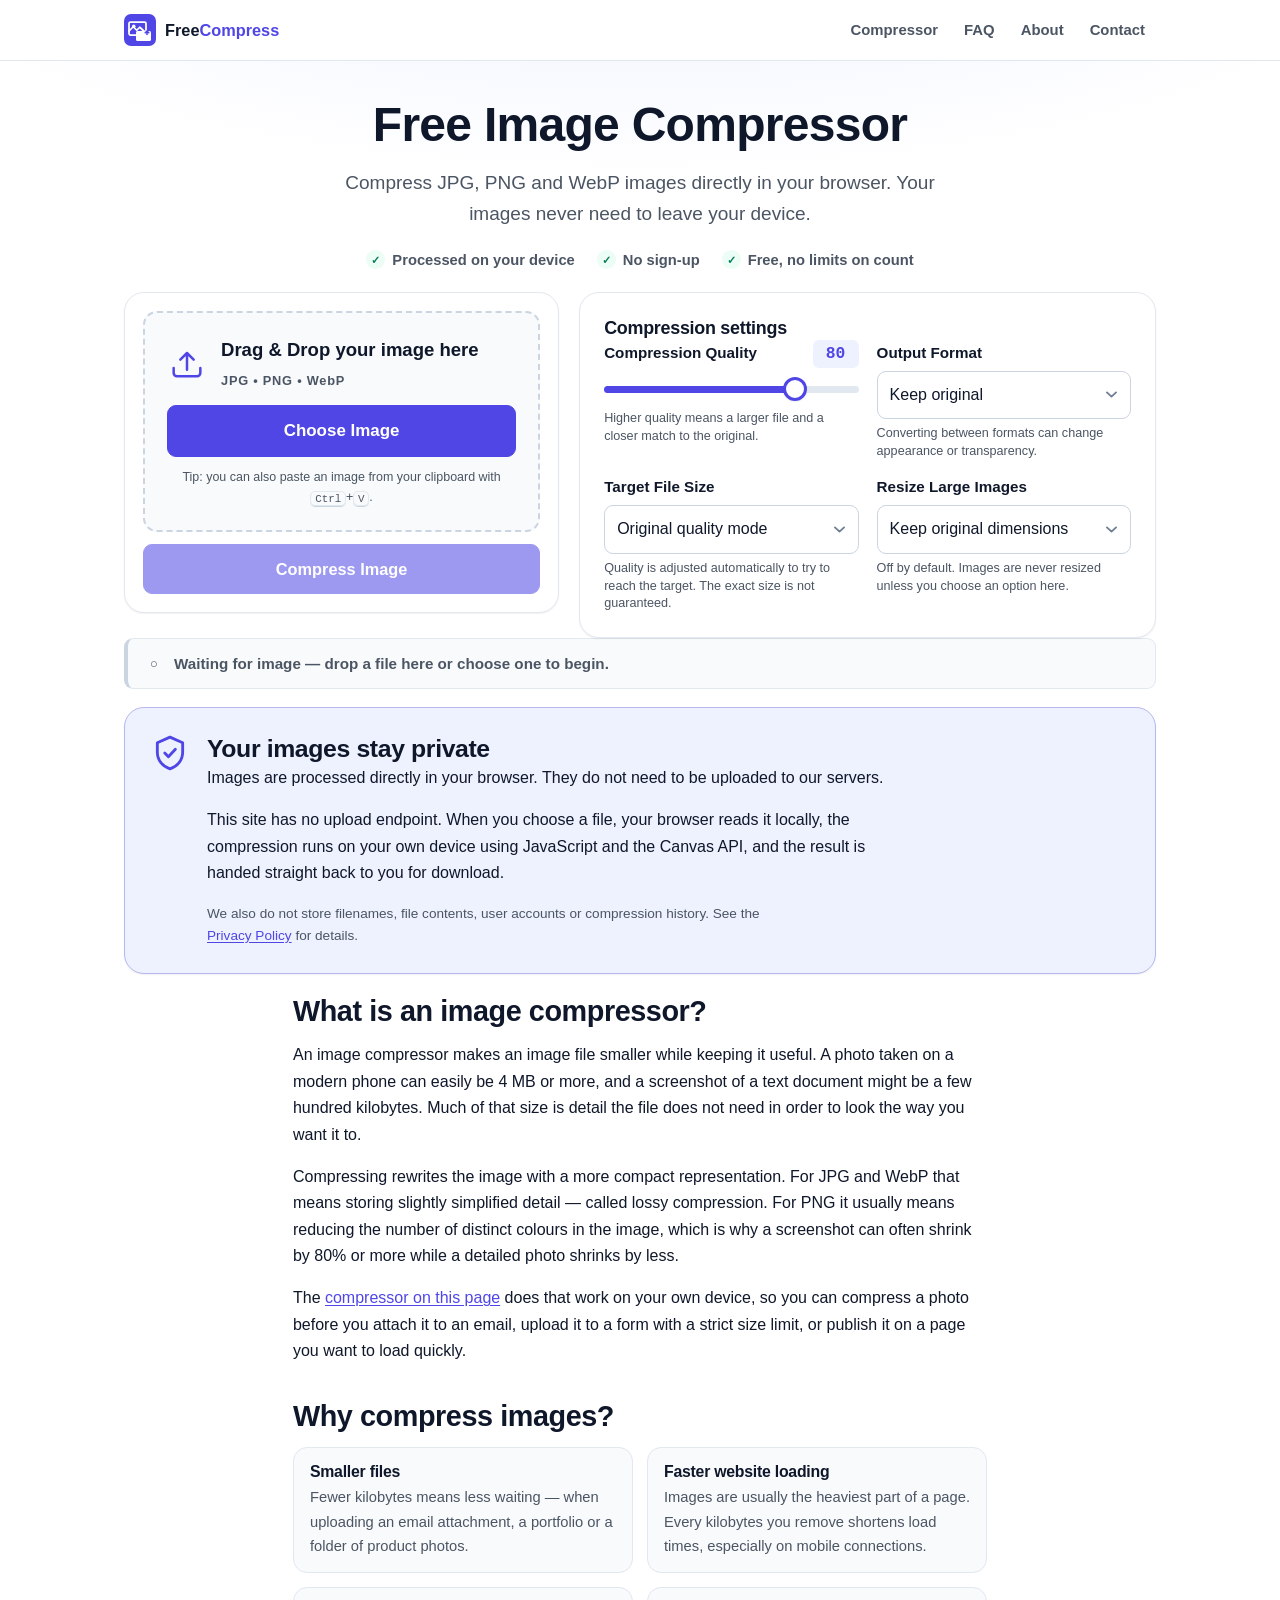
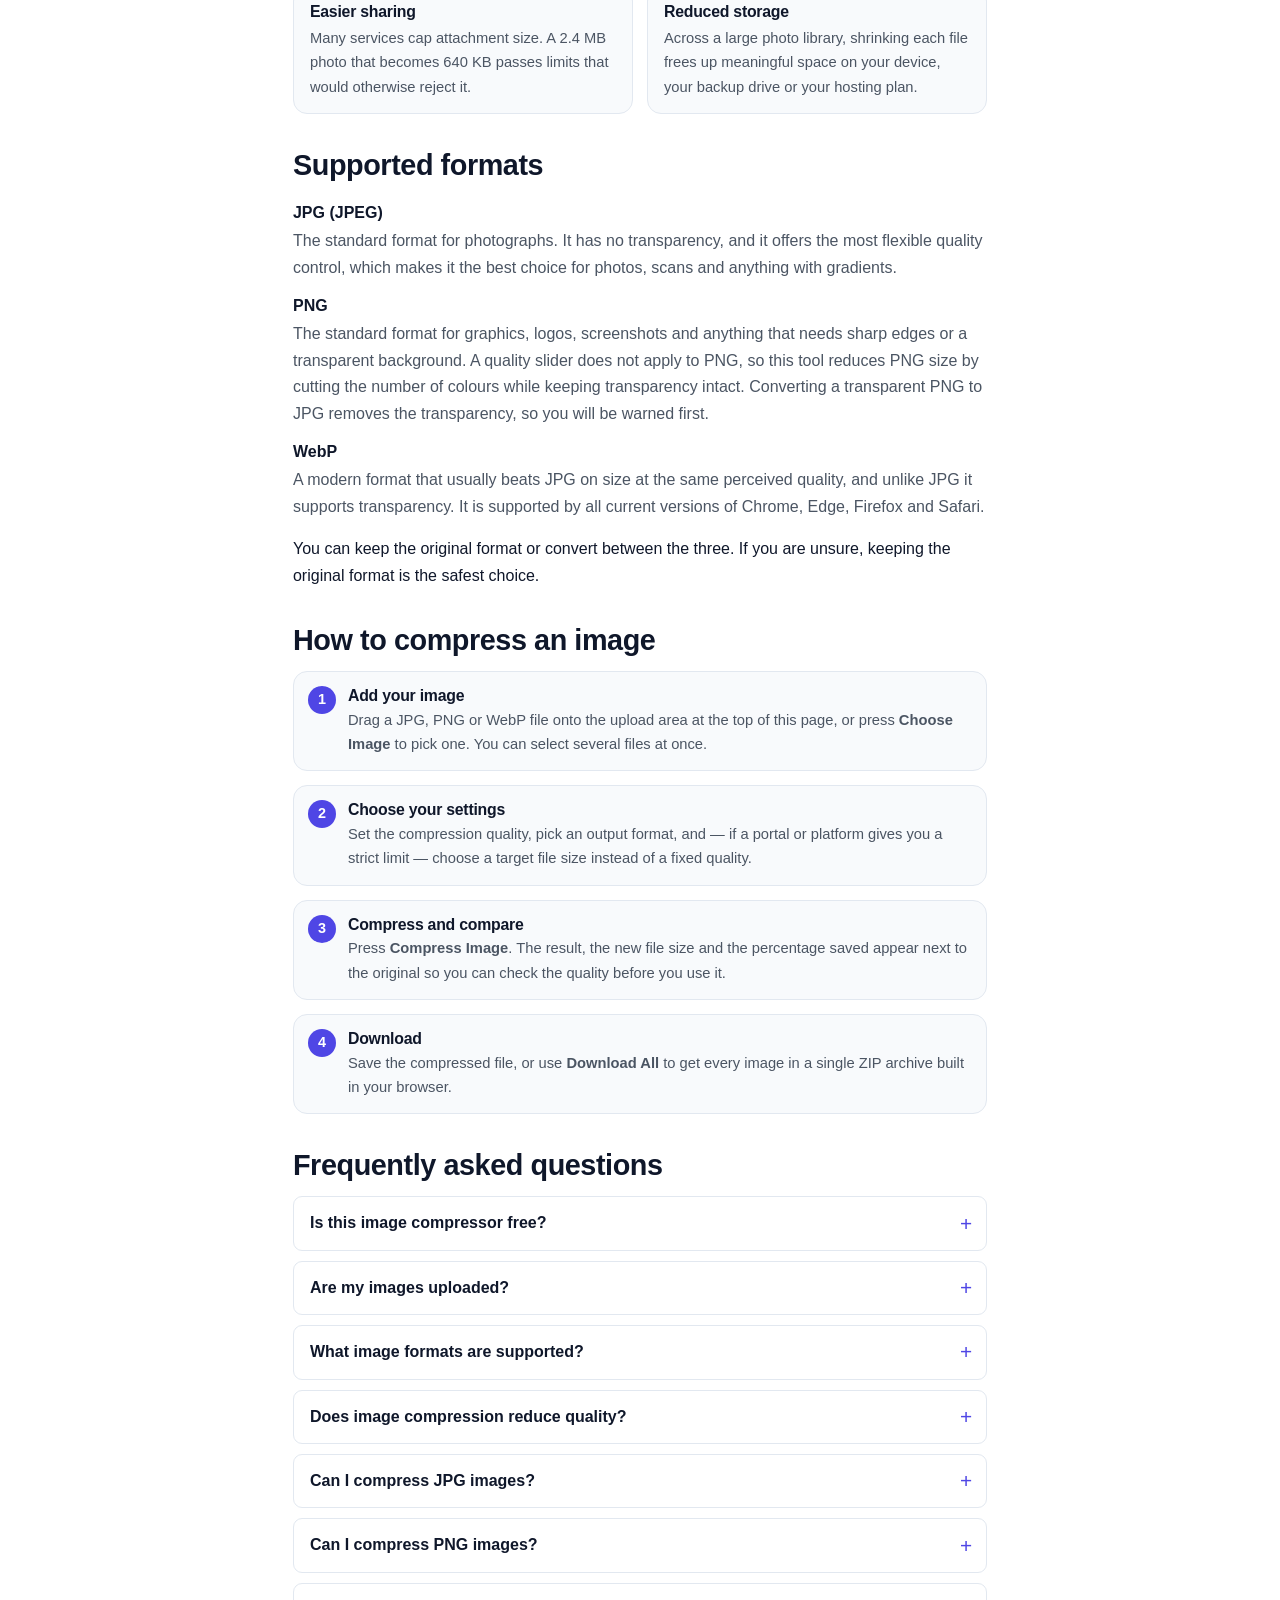
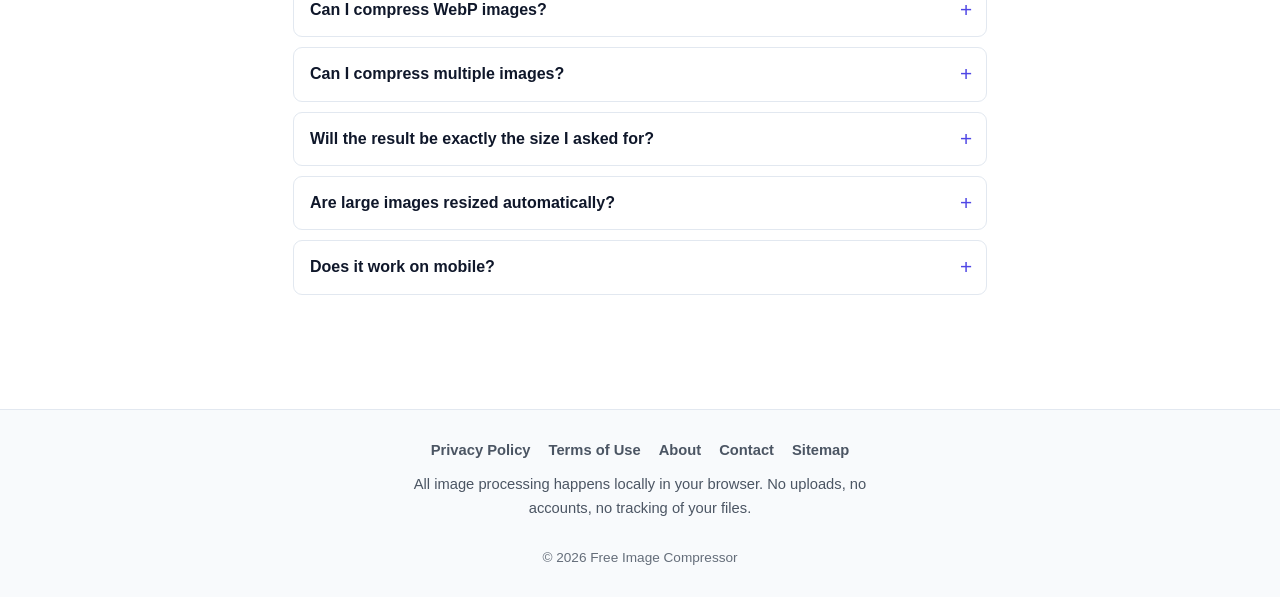
==== commit 9b6eddc7: "latest updates" ====
--- a/index.html
+++ b/index.html
@@ -5,7 +5,7 @@
 <meta name="viewport" content="width=device-width, initial-scale=1">
 <title>Free Image Compressor &ndash; Compress JPG, PNG &amp; WebP Online</title>
 <meta name="description" content="Compress JPG, PNG and WebP images online for free. Reduce image file size directly in your browser without uploading your images to a server.">
-<link rel="canonical" href="https://www.example.com/">
+<link rel="canonical" href="https://freecompress.in/">
 <meta name="theme-color" content="#4f46e5" media="(prefers-color-scheme: light)">
 <meta name="theme-color" content="#111827" media="(prefers-color-scheme: dark)">
 
@@ -14,8 +14,8 @@
 <meta property="og:site_name" content="Free Image Compressor">
 <meta property="og:title" content="Free Image Compressor &ndash; Compress JPG, PNG &amp; WebP Online">
 <meta property="og:description" content="Reduce image file size directly in your browser. Your images are processed on your own device and never uploaded to a server.">
-<meta property="og:url" content="https://www.example.com/">
-<meta property="og:image" content="https://www.example.com/assets/og-image.png">
+<meta property="og:url" content="https://freecompress.in/">
+<meta property="og:image" content="https://freecompress.in/assets/og-image.png">
 <meta property="og:image:width" content="1200">
 <meta property="og:image:height" content="630">
 <meta property="og:image:alt" content="Free Image Compressor tool interface with a drag and drop upload area">
@@ -25,7 +25,7 @@
 <meta name="twitter:card" content="summary_large_image">
 <meta name="twitter:title" content="Free Image Compressor &ndash; Compress JPG, PNG &amp; WebP Online">
 <meta name="twitter:description" content="Reduce image file size directly in your browser. Your images are processed on your own device and never uploaded to a server.">
-<meta name="twitter:image" content="https://www.example.com/assets/og-image.png">
+<meta name="twitter:image" content="https://freecompress.in/assets/og-image.png">
 <meta name="twitter:image:alt" content="Free Image Compressor tool interface with a drag and drop upload area">
 
 <link rel="icon" href="assets/favicon.svg" type="image/svg+xml">
@@ -39,9 +39,9 @@
 
 <header class="site-header">
   <div class="container header-inner">
-    <a class="brand" href="./index.html" aria-label="Free Image Compressor home">
+    <a class="brand" href="./index.html" aria-label="FreeCompress home">
       <img class="brand-mark" src="assets/favicon.svg" alt="" width="32" height="32" aria-hidden="true">
-      <span class="brand-name">Image <span class="brand-accent">Compressor</span></span>
+      <span class="brand-name">Free<span class="brand-accent">Compress</span></span>
     </a>
     <nav class="site-nav" aria-label="Main">
       <a href="#compressor">Compressor</a>
@@ -89,7 +89,7 @@
         <div class="tool-pane">
           <!-- ---------- Drop zone ---------- -->
           <div class="card dropzone-card">
-            <div id="dropzone" class="dropzone" data-state="idle">
+            <div id="dropzone" class="dropzone" data-state="idle" tabindex="-1">
               <svg class="dropzone-icon" viewBox="0 0 48 48" role="img" aria-label="Upload image icon" focusable="false">
                 <path d="M24 32V12m0 0-8 8m8-8 8 8" fill="none" stroke="currentColor" stroke-width="3" stroke-linecap="round" stroke-linejoin="round"/>
                 <path d="M8 30v6a4 4 0 0 0 4 4h24a4 4 0 0 0 4-4v-6" fill="none" stroke="currentColor" stroke-width="3" stroke-linecap="round" stroke-linejoin="round"/>
@@ -106,6 +106,9 @@
                 Tip: you can also paste an image from your clipboard with <kbd>Ctrl</kbd>+<kbd>V</kbd>.
               </p>
             </div>
+            <button type="button" class="btn btn-primary btn-lg btn-compress" id="compress-btn" disabled>
+              Compress Image
+            </button>
           </div>
 
           <div id="workspace" class="workspace" hidden>
@@ -216,12 +219,8 @@
       </div>
 
       <!-- ---------- Actions ---------- -->
-      <!-- One permanent bar under the tool, so Compress and Download always sit
-           in the same place instead of at the bottom of the results. -->
-      <div class="action-bar">
-        <button type="button" class="btn btn-primary btn-lg" id="compress-btn">
-          Compress Image
-        </button>
+       <!-- The download action docks to the viewport after a result is ready. -->
+       <div class="action-bar" id="action-bar" hidden>
         <button type="button" class="btn btn-ghost" id="cancel-btn" hidden>Cancel</button>
         <button type="button" class="btn btn-primary btn-lg" id="download-btn" hidden>
           Download Compressed Image
@@ -295,13 +294,6 @@
         <p class="fine-print">The ZIP archive is generated in your browser using your device's memory.</p>
       </section>
 
-      <!-- ============ AD SLOT 1: above informational content ============ -->
-      <!-- Reserved for future AdSense. Not a tool control. Safe to delete the whole block. -->
-      <aside class="ad-slot" data-ad-slot="above-content" aria-label="Advertisement">
-        <span class="ad-slot-tag">Advertisement</span>
-        <span class="ad-slot-note">Reserved space &mdash; no ad is shown</span>
-      </aside>
-
       <!-- ============================ PRIVACY ============================ -->
       <section class="card privacy-card" id="privacy" aria-labelledby="privacy-heading">
         <div class="privacy-icon" aria-hidden="true">
@@ -323,13 +315,6 @@
           </p>
         </div>
       </section>
-
-      <!-- ============ AD SLOT 2: between tool and FAQ ============ -->
-      <!-- Reserved for future AdSense. Not a tool control. Safe to delete the whole block. -->
-      <aside class="ad-slot" data-ad-slot="before-faq" aria-label="Advertisement">
-        <span class="ad-slot-tag">Advertisement</span>
-        <span class="ad-slot-note">Reserved space &mdash; no ad is shown</span>
-      </aside>
 
       <!-- ============================ CONTENT ============================ -->
       <div class="content" id="guide">
@@ -434,13 +419,6 @@
           </ol>
         </section>
 
-        <!-- ============ AD SLOT 3: below FAQ ============ -->
-        <!-- Reserved for future AdSense. Not a tool control. Safe to delete the whole block. -->
-        <aside class="ad-slot" data-ad-slot="below-faq" aria-label="Advertisement">
-          <span class="ad-slot-tag">Advertisement</span>
-          <span class="ad-slot-note">Reserved space &mdash; no ad is shown</span>
-        </aside>
-
         <section id="faq" aria-labelledby="faq-heading">
           <h2 id="faq-heading">Frequently asked questions</h2>
 
@@ -546,9 +524,9 @@
   "@graph": [
     {
       "@type": "WebApplication",
-      "@id": "https://www.example.com/#app",
+      "@id": "https://freecompress.in/#app",
       "name": "Free Image Compressor",
-      "url": "https://www.example.com/",
+      "url": "https://freecompress.in/",
       "applicationCategory": "MultimediaApplication",
       "operatingSystem": "Any",
       "description": "Compress JPG, PNG and WebP images in your browser. Images are processed on the user's device and are not uploaded to a server.",
@@ -563,7 +541,7 @@
     },
     {
       "@type": "FAQPage",
-      "@id": "https://www.example.com/#faq",
+      "@id": "https://freecompress.in/#faq",
       "mainEntity": [
         {
           "@type": "Question",
@@ -626,6 +604,6 @@
 }
 </script>
 <script src="js/compressor.js" defer></script>
-<script src="js/app.js" defer></script>
+<script src="js/app.js?v=20260927-3" defer></script>
 </body>
 </html>
--- a/css/styles.css
+++ b/css/styles.css
@@ -341,8 +341,19 @@
   border-radius: var(--radius-lg);
   box-shadow: var(--shadow-sm);
 }
+.action-bar[data-download-ready="true"] {
+  position: fixed;
+  inset-inline: max(12px, calc((100vw - var(--container) - 32px) / 2));
+  bottom: max(12px, env(safe-area-inset-bottom));
+  z-index: 50;
+  justify-content: center;
+  margin: 0;
+  box-shadow: var(--shadow-lg);
+}
+body.has-floating-actions { padding-bottom: calc(100px + env(safe-area-inset-bottom)); }
 
 .dropzone-card { padding: clamp(12px, 2.6vw, 18px); }
+.btn-compress { width: 100%; margin-top: 12px; }
 
 /* Icon and wording on the first row, the Choose Image button full width beneath
    them. Works in a narrow column and full width alike, so one layout serves
@@ -752,36 +763,6 @@
 .icon-btn--danger { color: var(--danger); background: var(--danger-soft); border-color: color-mix(in srgb, var(--danger) 30%, transparent); }
 .icon-btn[disabled] { opacity: 0.5; cursor: not-allowed; }
 
-/* --------------------------------------------------------- 7. Ads --- */
-/* Reserved placeholders for future AdSense. They are deliberately neutral so
-   they can never be mistaken for a tool control. To remove them completely,
-   delete every element with [data-ad-slot]. */
-.ad-slot {
-  display: flex;
-  align-items: center;
-  justify-content: center;
-  gap: 10px;
-  flex-wrap: wrap;
-  min-height: 92px;
-  margin: 26px 0;
-  padding: 12px 16px;
-  border: 1px dashed var(--border-strong);
-  border-radius: var(--radius);
-  background: var(--bg-alt);
-  text-align: center;
-}
-.ad-slot-tag {
-  font-size: 0.7rem;
-  font-weight: 800;
-  letter-spacing: 0.12em;
-  text-transform: uppercase;
-  color: var(--text-muted);
-  border: 1px solid var(--border-strong);
-  border-radius: 4px;
-  padding: 2px 7px;
-}
-.ad-slot-note { font-size: 0.82rem; color: var(--text-muted); }
-
 /* ------------------------------------------------------- 8. Content --- */
 .privacy-card {
   display: flex;
@@ -921,6 +902,9 @@
   .result-table th, .result-table td { padding: 9px 7px; font-size: 0.87rem; }
   .cell-actions { justify-content: flex-end; }
   .dropzone { padding: 26px 14px; }
+  body.has-floating-actions { padding-bottom: calc(132px + env(safe-area-inset-bottom)); }
+  .action-bar[data-download-ready="true"] { flex-wrap: nowrap; gap: 8px; padding: 10px 12px; }
+  .action-bar[data-download-ready="true"] .btn { flex: 1 1 0; min-width: 0; padding-inline: 10px; font-size: 0.9rem; }
 }
 
 @media (max-width: 400px) {
@@ -943,5 +927,5 @@
 .warnings { display: grid; gap: 10px; margin-bottom: 18px; }
 
 @media print {
-  .site-header, .site-footer, .ad-slot, #compressor, .btn { display: none !important; }
-}
+  .site-header, .site-footer, #compressor, .btn { display: none !important; }
+}
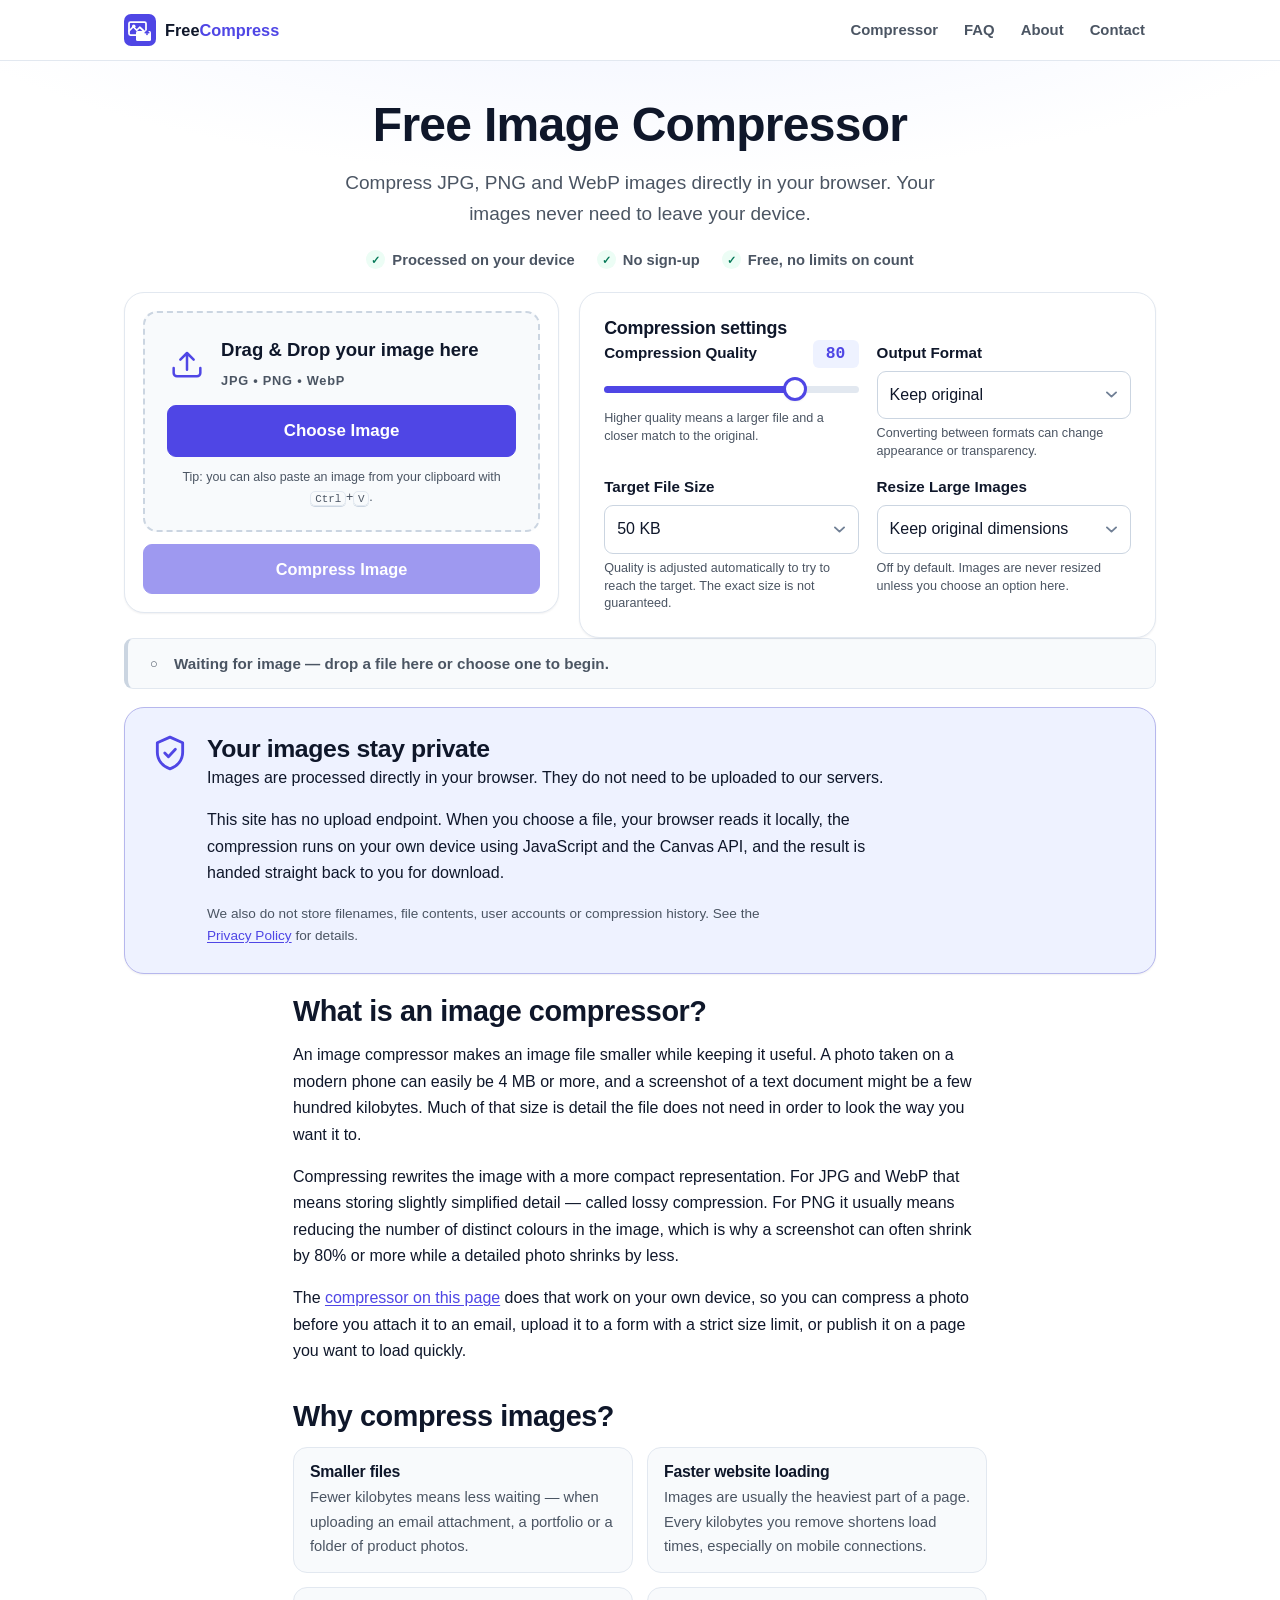
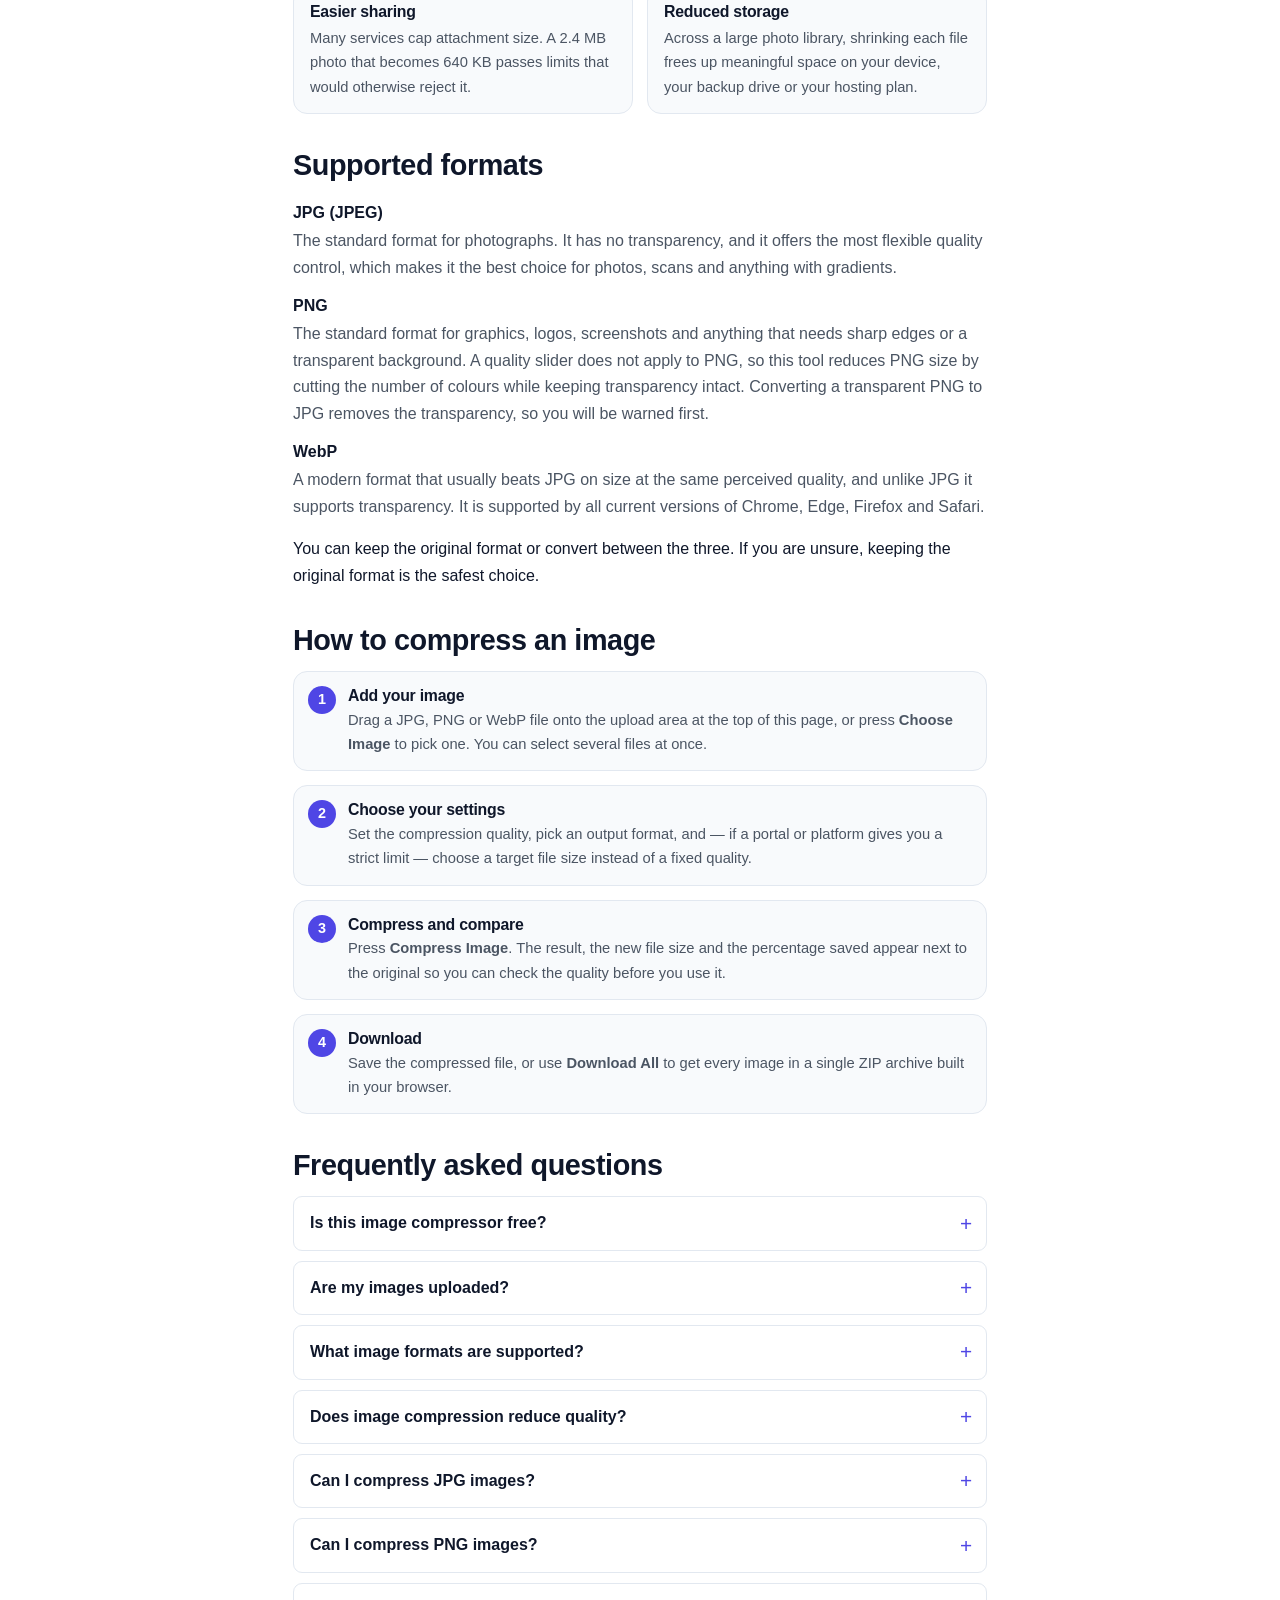
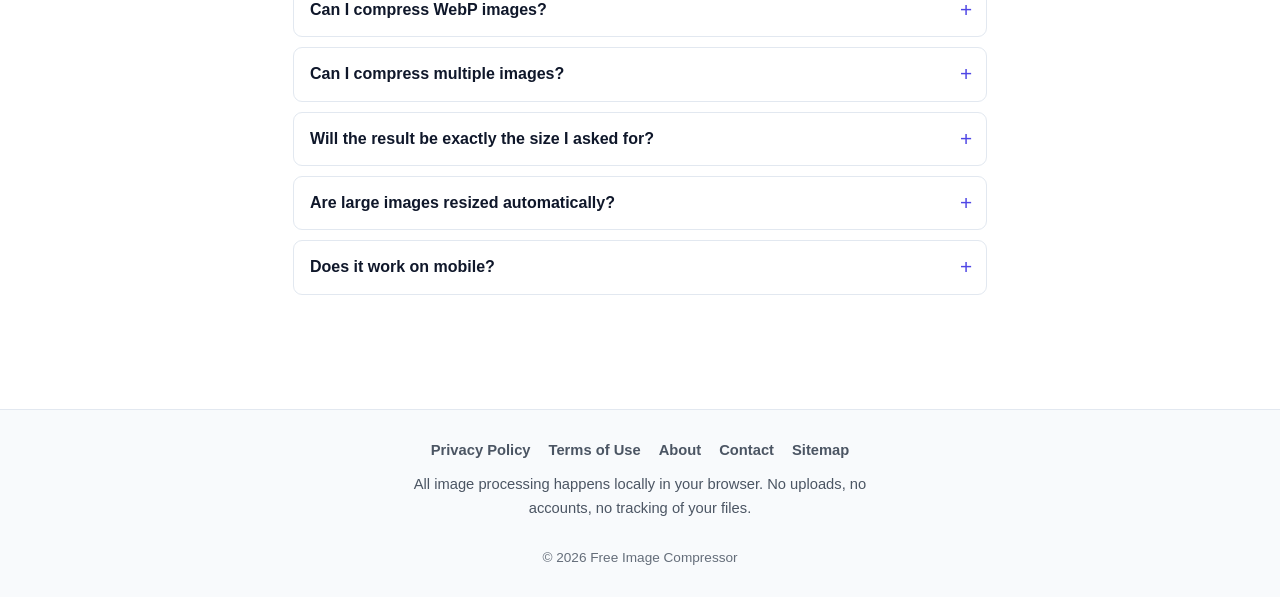
==== commit 5ad702d8: "Make 50 KB the default target size" ====
--- a/index.html
+++ b/index.html
@@ -164,13 +164,13 @@
               <div class="field">
                 <label class="field-label" for="target-size">Target File Size</label>
                 <select id="target-size" name="target-size" aria-describedby="target-hint">
-                  <option value="quality" selected>Original quality mode</option>
-                  <option value="50000">50 KB</option>
+                  <option value="50000" selected>50 KB</option>
                   <option value="100000">100 KB</option>
                   <option value="200000">200 KB</option>
                   <option value="500000">500 KB</option>
                   <option value="1048576">1 MB</option>
                   <option value="custom">Custom&hellip;</option>
+                  <option value="quality">Original quality mode</option>
                 </select>
                 <p class="field-hint" id="target-hint">
                   Quality is adjusted automatically to try to reach the target. The exact size is not guaranteed.
